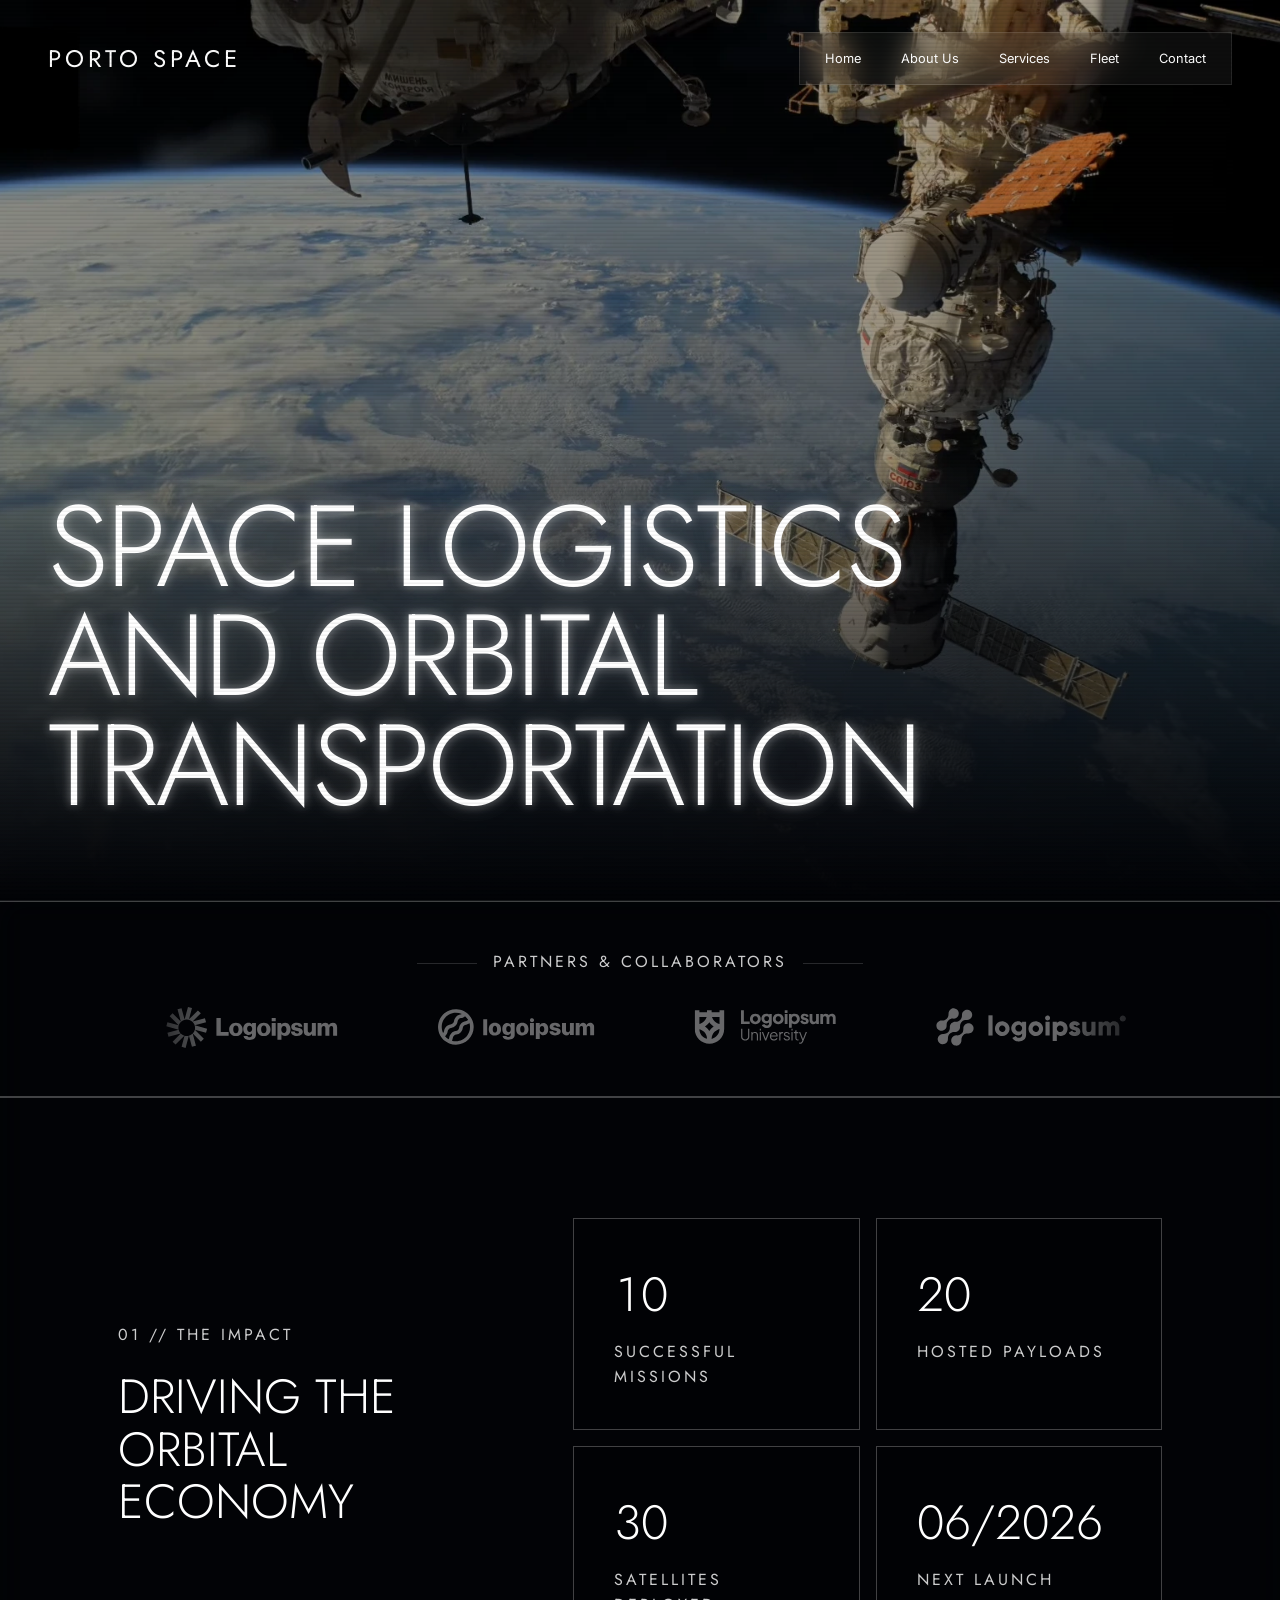
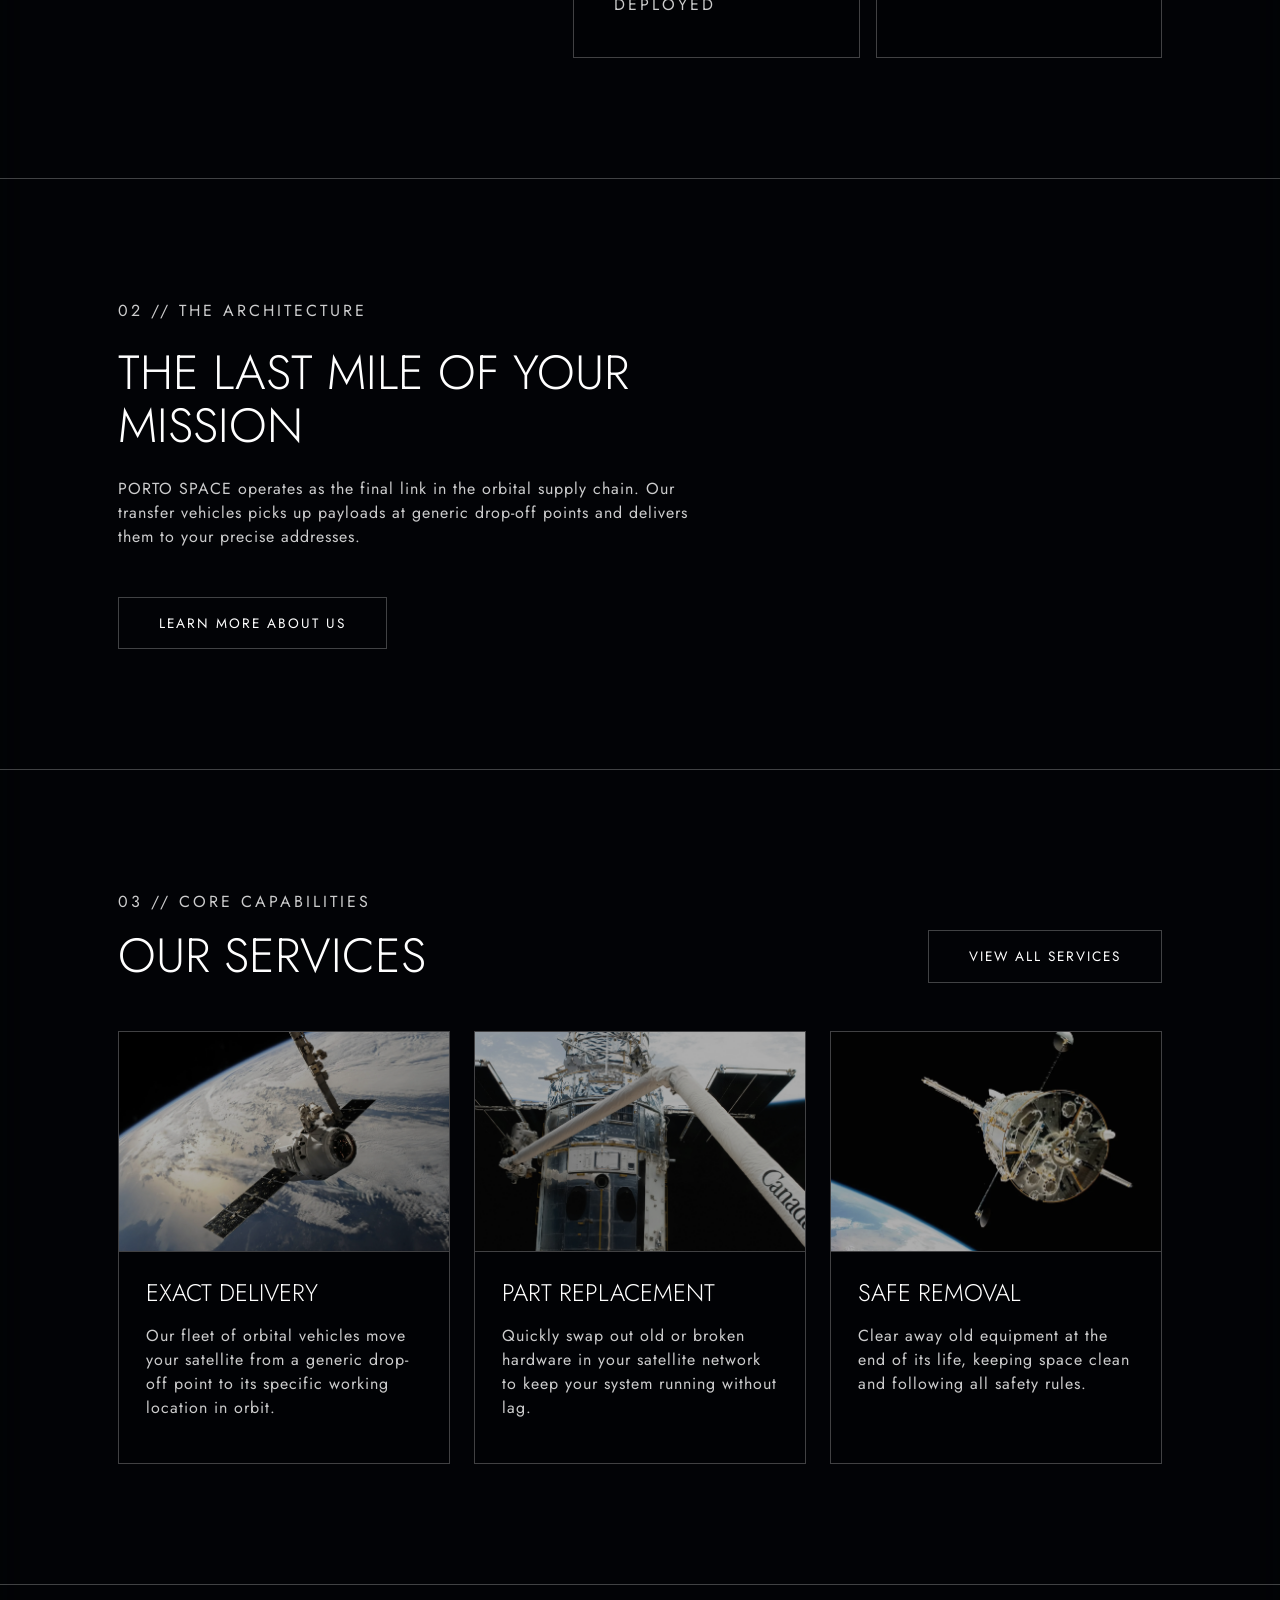
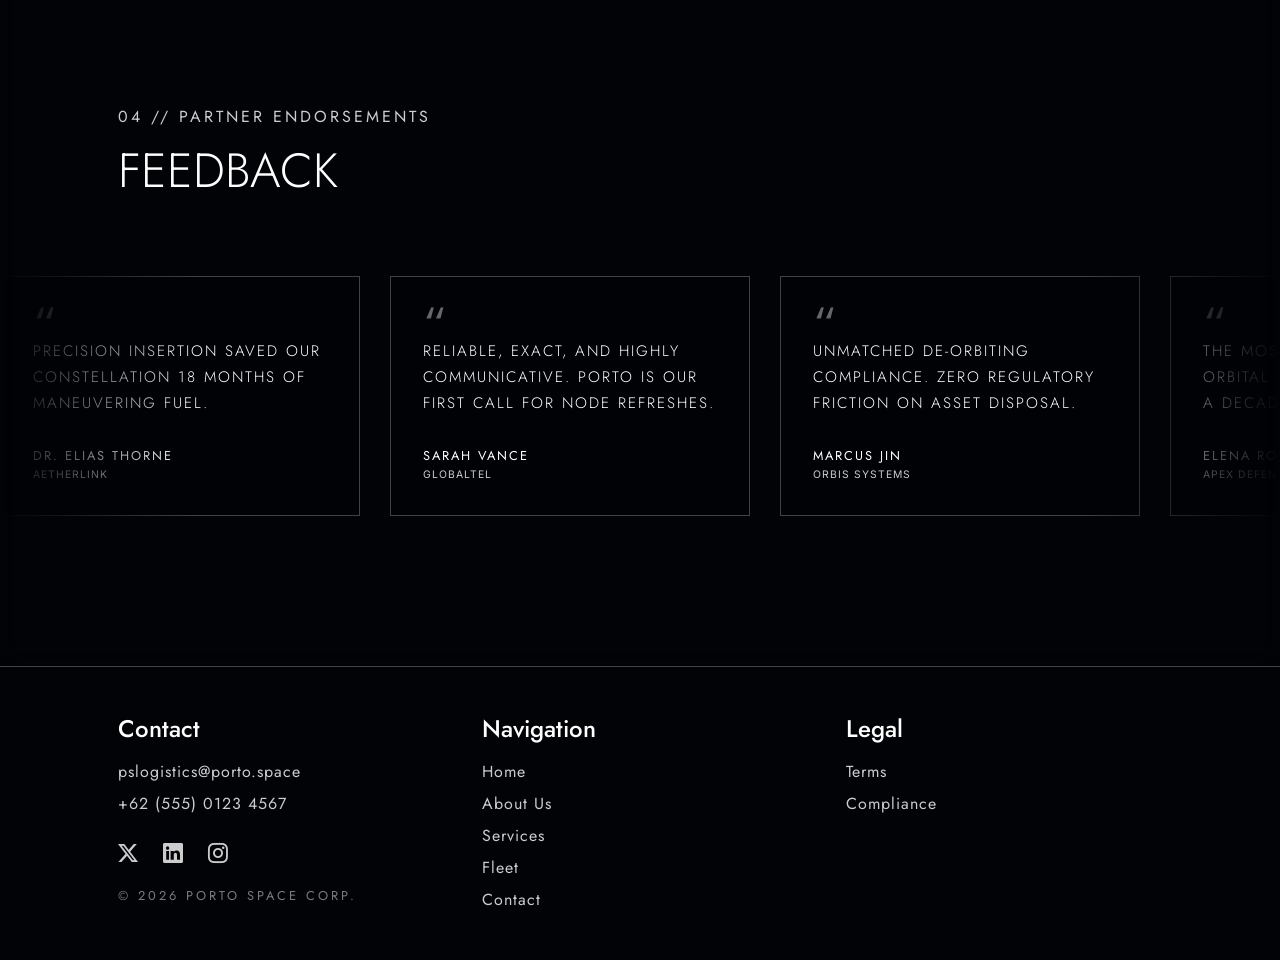
==== index.html @ 4dcdd5e8 "Add files via upload" ====
<!DOCTYPE html>
<html lang="en">
<head>
    <meta charset="UTF-8">
    <meta name="viewport" content="width=device-width, initial-scale=1.0">
    <title>PORTO SPACE | Space Logistics & Orbital Transportation</title>
    
    <!-- Bootstrap 5 -->
    <link href="https://cdn.jsdelivr.net/npm/bootstrap@5.3.0/dist/css/bootstrap.min.css" rel="stylesheet">
    <!-- Bootstrap Icons Link -->
    <link rel="stylesheet" href="https://cdn.jsdelivr.net/npm/bootstrap-icons@1.11.3/font/bootstrap-icons.min.css">

    <!-- Fonts -->
    <link rel="preconnect" href="https://fonts.googleapis.com">
    <link rel="preconnect" href="https://fonts.gstatic.com" crossorigin>
    <link href="https://fonts.googleapis.com/css2?family=Jost:wght@200;300;400;500&family=Inter:wght@300;400;500&display=swap" rel="stylesheet">

    <!-- Custom CSS -->
    <link rel="stylesheet" href="style.css">
    
    <!-- Custom JS -->
    <script src="main.js" defer></script>
</head>
<body>

    <!-- Overlays -->
    <div class="scanline-overlay" aria-hidden="true"></div>

    <!-- 1. NAVIGATION -->
    <nav class="custom-navbar">
        <a href="index.html" class="logo">PORTO SPACE</a>

        <input type="checkbox" id="menu-toggle">
        <label for="menu-toggle" class="menu-icon" aria-label="Toggle navigation">
            <span></span><span></span><span></span>
        </label>

        <div class="nav-links">
            <a href="index.html">Home</a>
            <a href="about.html">About Us</a>
            <a href="services.html">Services</a>
            <a href="fleet.html">Fleet</a>
            <a href="contact.html">Contact</a>
        </div>
    </nav>

    <!-- 2. HERO -->
    <header class="hero">
        <video autoplay loop muted playsinline preload="metadata" poster="assets/bg/index-bg-poster.webp" class="hero-video">
            <source src="assets/bg/index-bg.webm" type="video/webm">
            Your browser does not support HTML5 video.
        </video>
        <div class="hero-overlay"></div>
        <div class="container-fluid px-4 px-md-5">
            <div class="row">
                <div class="col-xl-10">
                    <h1 class="hero-title">SPACE LOGISTICS AND ORBITAL TRANSPORTATION</h1>
                </div>
            </div>
        </div>
    </header>

    <main>
        <!-- 3. PARTNERS MARQUEE -->
        <section class="marquee-section">
            <div class="container px-4 px-md-5">
                <p class="label-text marquee-label">Partners &amp; collaborators</p>
                <div class="marquee-track">
                    <div class="marquee-inner">
                        <!-- SET A -->
                        <div class="marquee-item"><img src="assets/logo/logo-ipsum-1.svg" alt="Partner"></div>
                        <div class="marquee-item"><img src="assets/logo/logo-ipsum-2.svg" alt="Partner"></div>
                        <div class="marquee-item"><img src="assets/logo/logo-ipsum-3.svg" alt="Partner"></div>
                        <div class="marquee-item"><img src="assets/logo/logo-ipsum-4.svg" alt="Partner"></div>
                        <div class="marquee-item"><img src="assets/logo/logo-ipsum-5.svg" alt="Partner"></div> 
                        <!-- SET B (Duplicate for seamless loop) -->
                        <div class="marquee-item" aria-hidden="true"><img src="assets/logo/logo-ipsum-1.svg" alt="Partner"></div>
                        <div class="marquee-item" aria-hidden="true"><img src="assets/logo/logo-ipsum-2.svg" alt="Partner"></div>
                        <div class="marquee-item" aria-hidden="true"><img src="assets/logo/logo-ipsum-3.svg" alt="Partner"></div>
                        <div class="marquee-item" aria-hidden="true"><img src="assets/logo/logo-ipsum-4.svg" alt="Partner"></div>
                        <div class="marquee-item" aria-hidden="true"><img src="assets/logo/logo-ipsum-5.svg" alt="Partner"></div>
                    </div>
                </div>
            </div>
        </section>

        <!-- 4. IMPACT DASHBOARD -->
        <section id="impact" class="section-padding border-top-thin">
            <div class="container px-4 px-md-5">
                <div class="row align-items-center g-5">
                    <div class="col-lg-5">
                        <span class="label-text d-block mb-4">01 // The Impact</span>
                        <h2 class="mb-4">Driving the <br>Orbital Economy</h2>
                    </div>
                    <div class="col-lg-7">
                        <div class="row g-3">
                            <div class="col-6">
                                <div class="metric-card">
                                    <span class="metric-value counter" data-target="22">0</span>
                                    <span class="label-text">Successful Missions</span>
                                </div>
                            </div>
                            <div class="col-6">
                                <div class="metric-card">
                                    <span class="metric-value counter" data-target="79">0</span>
                                    <span class="label-text">Hosted Payloads</span>
                                </div>
                            </div>
                            <div class="col-6">
                                <div class="metric-card">
                                    <span class="metric-value counter" data-target="141">0</span>
                                    <span class="label-text">Satellites Deployed</span>
                                </div>
                            </div>
                            <div class="col-6">
                                <div class="metric-card">
                                    <span class="metric-value">06/2026</span>
                                    <span class="label-text">Next Launch</span>
                                </div>
                            </div>
                        </div>
                    </div>
                </div>
            </div>
        </section>

        <!-- 5. ABOUT SUMMARY -->
        <section id="about" class="section-padding border-top-thin">
            <div class="container px-4 px-md-5">
                <div class="row">
                    <div class="col-lg-7">
                        <span class="label-text d-block mb-4">02 // The Architecture</span>
                        <h2 class="mb-4">THE LAST MILE OF YOUR MISSION</h2>
                        <p class="muted-text mb-5">
                            PORTO SPACE operates as the final link in the orbital supply chain. Our transfer vehicles picks up payloads at generic drop-off points and delivers them to your precise addresses.
                        </p>
                        <a href="about.html" class="btn-sleek">Learn More About Us</a>
                    </div>
                </div>
            </div>
        </section>

       <!-- 6. SERVICES SUMMARY -->
        <section id="services" class="section-padding border-top-thin">
            <div class="container px-4 px-md-5">
                <div class="d-flex flex-column flex-md-row justify-content-between align-items-md-end mb-5">
                    <div>
                        <span class="label-text d-block mb-3">03 // Core Capabilities</span>
                        <h2 class="mb-0">Our Services</h2>
                    </div>
                    <a href="services.html" class="btn-sleek mt-4 mt-md-0">View All Services</a>
                </div>

                <div class="row g-4">
                    <!-- Card 1 -->
                    <div class="col-12 col-lg-4">
                        <div class="glass-panel service-card">
                            <div class="service-image-container">
                                <img src="assets/services/services-1.webp" alt="EXACT DELIVERY" loading="lazy">
                            </div>
                            <!-- New Wrapper for Padding -->
                            <div class="service-card-content">
                                <h4 class="mb-3">EXACT DELIVERY</h4>
                                <p class="muted-text">Our fleet of orbital vehicles move your satellite from a generic drop-off point to its specific working location in orbit.</p>
                            </div>
                        </div>
                    </div>

                    <!-- Card 2 -->
                    <div class="col-12 col-lg-4">
                        <div class="glass-panel service-card">
                            <div class="service-image-container">
                                <img src="assets/services/services-2.webp" alt="PART REPLACEMENT" loading="lazy">
                            </div>
                            <!-- New Wrapper for Padding -->
                            <div class="service-card-content">
                                <h4 class="mb-3">PART REPLACEMENT</h4>
                                <p class="muted-text">Quickly swap out old or broken hardware in your satellite network to keep your system running without lag.</p>
                            </div>
                        </div>
                    </div>

                    <!-- Card 3 -->
                    <div class="col-12 col-lg-4">
                        <div class="glass-panel service-card">
                            <div class="service-image-container">
                                <img src="assets/services/services-3.webp" alt="SAFE REMOVAL" loading="lazy">
                            </div>
                            <!-- New Wrapper for Padding -->
                            <div class="service-card-content">
                                <h4 class="mb-3">SAFE REMOVAL</h4>
                                <p class="muted-text">Clear away old equipment at the end of its life, keeping space clean and following all safety rules.</p>
                            </div>
                        </div>
                    </div>
                </div>
            </div>
        </section>

        <!-- 7. TESTIMONIALS (SEAMLESS STREAM) -->
        <section id="testimonials" class="section-padding border-top-thin">
            <div class="container px-4 px-md-5 mb-5">
                <span class="label-text d-block mb-3">04 // Partner Endorsements</span>
                <h2>FEEDBACK</h2>
            </div>
            <div class="testimonial-track">
                <div class="testimonial-inner">

                    <!-- ── SET A (5 Unique Items) ── -->
                    <div class="testimonial-card">
                        <p class="testimonial-text">Precision insertion saved our constellation 18 months of maneuvering fuel.</p>
                        <h6 class="testimonial-author">Dr. Elias Thorne</h6>
                        <span class="testimonial-company">AetherLink</span>
                    </div>
                    <div class="testimonial-card">
                        <p class="testimonial-text">Reliable, exact, and highly communicative. PORTO is our first call for node refreshes.</p>
                        <h6 class="testimonial-author">Sarah Vance</h6>
                        <span class="testimonial-company">GlobalTel</span>
                    </div>
                    <div class="testimonial-card">
                        <p class="testimonial-text">Unmatched de-orbiting compliance. Zero regulatory friction on asset disposal.</p>
                        <h6 class="testimonial-author">Marcus Jin</h6>
                        <span class="testimonial-company">Orbis Systems</span>
                    </div>
                    <div class="testimonial-card">
                        <p class="testimonial-text">The most reliable last-mile orbital courier we've used in a decade.</p>
                        <h6 class="testimonial-author">Elena Rostova</h6>
                        <span class="testimonial-company">Apex Defense</span>
                    </div>
                    <div class="testimonial-card">
                        <p class="testimonial-text">The telemetry data provided during transit was flawlessly accurate.</p>
                        <h6 class="testimonial-author">James Wu</h6>
                        <span class="testimonial-company">NimbusSat</span>
                    </div>

                    <!-- ── SET B (Exact Duplicate of Set A) ── -->
                    <div class="testimonial-card">
                        <p class="testimonial-text">Precision insertion saved our constellation 18 months of maneuvering fuel.</p>
                        <h6 class="testimonial-author">Dr. Elias Thorne</h6>
                        <span class="testimonial-company">AetherLink</span>
                    </div>
                    <div class="testimonial-card">
                        <p class="testimonial-text">Reliable, exact, and highly communicative. PORTO is our first call for node refreshes.</p>
                        <h6 class="testimonial-author">Sarah Vance</h6>
                        <span class="testimonial-company">GlobalTel</span>
                    </div>
                    <div class="testimonial-card">
                        <p class="testimonial-text">Unmatched de-orbiting compliance. Zero regulatory friction on asset disposal.</p>
                        <h6 class="testimonial-author">Marcus Jin</h6>
                        <span class="testimonial-company">Orbis Systems</span>
                    </div>
                    <div class="testimonial-card">
                        <p class="testimonial-text">The most reliable last-mile orbital courier we've used in a decade.</p>
                        <h6 class="testimonial-author">Elena Rostova</h6>
                        <span class="testimonial-company">Apex Defense</span>
                    </div>
                    <div class="testimonial-card">
                        <p class="testimonial-text">The telemetry data provided during transit was flawlessly accurate.</p>
                        <h6 class="testimonial-author">James Wu</h6>
                        <span class="testimonial-company">NimbusSat</span>
                    </div>
                </div>
            </div>
        </section>
    </main>

    <div id="footer-container"></div>
</body>
</html>
---- style.css ----
:root {
    --bg-dark: #020306;
    --text-main: #ffffff;
    --text-muted: rgba(255, 255, 255, 0.8);
    --border-thin: rgba(255, 255, 255, 0.25);
    --glass-bg: rgba(255, 255, 255, 0.05);
    --accent-status-green: #5cb85c;
    --accent-status-amber: #c49a6c;
}

.muted-text {
    color: var(--text-muted) !important;
    font-family: 'Jost', sans-serif;
    font-size: 1rem;
    line-height: 1.5;
    letter-spacing: 1px;
    font-weight: 400;
}

.footer-heading {
    text-transform: none !important;
    font-weight: 500;
}

html { scroll-behavior: smooth; }

body {
    background-color: var(--bg-dark);
    color: var(--text-main);
    font-family: 'Inter', sans-serif;
    -webkit-font-smoothing: antialiased;
    margin: 0;
    overflow-x: hidden;
}

/* === SCANLINE OVERLAYS === */
.scanline-overlay {
    position: fixed;
    inset: 0;
    pointer-events: none;
    z-index: 9998;
    background: repeating-linear-gradient(
        to bottom,
        transparent 0px,
        transparent 2px,
        rgba(0, 0, 0, 0.06) 3px,
        rgba(0, 0, 0, 0.06) 4px
    );
}


main {
    backdrop-filter: blur(15px);
    -webkit-backdrop-filter: blur(15px);
    border-top: 1px solid rgba(255, 255, 255, 0.08);
    border-bottom: 1px solid rgba(255, 255, 255, 0.25);
    position: relative;
    z-index: 2;
}

h1, h2, h3, h4, .cinematic-text {
    font-family: 'Jost', sans-serif;
    font-weight: 300;
    text-transform: uppercase;
}

h2 {
    font-size: clamp(2rem, 4vw, 3rem); 
    line-height: 1.1;
    margin-bottom: 1.5rem;
}

#menu-toggle { display: none; }

.custom-navbar {
    padding: 2rem 3rem;
    width: 100%;
    display: flex;
    justify-content: space-between;
    align-items: center;
    position: fixed;
    top: 0; left: 0; z-index: 1000;
    transition:
        backdrop-filter 0.5s ease,
        -webkit-backdrop-filter 0.5s ease,
        background 0.5s ease,
        padding 0.5s ease,
        mask-image 0.5s ease,
        -webkit-mask-image 0.5s ease;
    background: transparent;
    backdrop-filter: none;
    -webkit-backdrop-filter: none;
    isolation: isolate;
}

.custom-navbar.scrolled {
    padding: 1.5rem 3rem;
    backdrop-filter: blur(15px);
    -webkit-backdrop-filter: blur(15px);
    -webkit-mask-image: linear-gradient(to bottom, black 60%, black 85%, transparent 100%);
    mask-image: linear-gradient(to bottom, black 60%, black 85%, transparent 100%);
}

.logo {
    font-family: 'Jost', sans-serif;
    font-size: 1.5rem;
    letter-spacing: 4px;
    color: var(--text-main);
    text-decoration: none;
    z-index: 1100;
}

.nav-links {
    background: rgba(255, 255, 255, 0.05);
    backdrop-filter: blur(15px);
    -webkit-backdrop-filter: blur(15px);
    transform: translateZ(0);
    border: 1px solid rgba(255, 255, 255, 0.1);
    padding: 8px 10px;
    display: flex;
    gap: 10px;
    position: relative;
    z-index: 1100;
    transition: background 0.4s ease;
}

.nav-links a {
    color: var(--text-main);
    text-decoration: none;
    font-size: 0.8rem;
    font-weight: 400; 
    padding: 8px 15px;
    display: inline-block; 
    
    /* Ensure color and background both animate smoothly */
    transition: background 0.3s ease, color 0.3s ease, transform 0.4s cubic-bezier(0.175, 0.885, 0.32, 1.275);
}

.nav-links a:hover, .nav-links a.nav-active:hover { 
    background: white;    
    color: black;        
    transform: scale(1.1); 
    text-decoration: none; 
}

.nav-links a.nav-active {
    color: white;
    font-weight: 500;
}


.menu-icon {
    display: none;
    width: 30px; height: 20px;
    flex-direction: column; justify-content: space-between;
    cursor: pointer; z-index: 9999;
}
.menu-icon span { height: 1px; width: 100%; background: white; transition: 0.3s; }


/* === HERO === */
.hero {
    position: relative;
    height: 100vh;
    display: flex;
    align-items: flex-end;
    padding-bottom: 8vh;
    overflow: hidden;
}

.hero-video {
    position: fixed;
    top: 0; left: 0;
    width: 100%; height: 100%;
    object-fit: cover;
    z-index: -2;
    filter: brightness(0.7);
}

.hero-overlay {
    position: fixed;
    top: 0; left: 0; width: 100%; height: 100%;
    background: linear-gradient(to bottom, rgba(2,3,6,0) 0%, rgba(2,3,6,0) 50%, var(--bg-dark) 100%);
    z-index: -1;
}

.hero-title {
    font-size: clamp(3.5rem, 9vw, 8rem);
    line-height: 0.95;
    letter-spacing: -2px;
    color: #ffffff;
    
    text-shadow: 
        0 0 10px rgba(255, 255, 255, 0.4),
        0 0 20px rgba(255, 255, 255, 0.2),
        0 0 40px rgba(255, 255, 255, 0.1);
}

/* === SECTIONS === */
.section-padding { padding: 120px 0; }
.label-text {
    font-family: 'Jost', sans-serif;
    font-size: 1rem;
    letter-spacing: 3px;
    color: var(--text-muted);
    text-transform: uppercase;
}
.border-top-thin { border-top: 1px solid var(--border-thin); }

.glass-panel {
    background-color: rgba(0, 0, 0, 0.15);
    border: 1px solid var(--border-thin);
    padding: 3rem 2rem;
    transition: background 0.4s;
}
.glass-panel:hover { background: var(--glass-bg); }

/* === TABLE === */
.table-custom {
    color: white;
    width: 100%;
    border-collapse: collapse;
    margin-top: 2rem;
}
.table-custom th {
    color: var(--text-muted);
    font-family: 'Jost', sans-serif;
    font-weight: 300;
    font-size: 0.8rem;
    padding: 15px 10px;
    border-bottom: 1px solid var(--border-thin);
    text-align: left;
}
.table-custom td {
    padding: 20px 10px;
    border-bottom: 1px solid rgba(255,255,255,0.05);
    font-weight: 300;
    font-size: 0.9rem;
}

.status-badge {
    letter-spacing: 1px;
    font-size: 0.8rem;
}
.status--transit  { color: var(--accent-status-green); }
.status--docked   { color: var(--accent-status-amber); }
.status--pending  { color: var(--text-muted); }

/* === FORM === */
.glass-input {
    background: transparent;
    border: none;
    border-bottom: 1px solid var(--border-thin);
    color: white;
    padding: 15px 0;
    width: 100%;
    margin-bottom: 20px;
    transition: border-bottom-color 0.3s;
}
.glass-input:focus { outline: none; border-bottom-color: white; }
.glass-input::placeholder { color: rgba(255, 255, 255, 0.3); }

.btn-sleek {
    display: inline-block; 
    text-decoration: none; 
    background: transparent;
    color: white;
    border: 1px solid var(--border-thin);
    padding: 15px 40px;
    font-family: 'Jost', sans-serif;
    text-transform: uppercase;
    letter-spacing: 2px;
    cursor: pointer;
    transition: background 0.4s, color 0.4s, transform 0.3s ease;
    width: auto; 
    font-size: 0.85rem;
}

.btn-sleek:hover { 
    background: white; 
    color: black; 
    text-decoration: none; 
    transform: scale(1.05); 
}

/* === PARTNERS MARQUEE === */
.marquee-section {
    padding: 48px 0;
    border-top: 1px solid var(--border-thin);
    border-bottom: 1px solid var(--border-thin);
    overflow: hidden;
}

.marquee-label {
    text-align: center;
    margin-bottom: 32px;
}

.marquee-label::before,
.marquee-label::after {
    content: '';
    display: inline-block;
    width: 60px;
    height: 1px;
    background: rgba(255,255,255,0.15);
    vertical-align: middle;
    margin: 0 16px;
}

.marquee-track {
    overflow: hidden;
    -webkit-mask-image: linear-gradient(to right, transparent 0%, black 10%, black 90%, transparent 100%);
    mask-image: linear-gradient(to right, transparent 0%, black 10%, black 90%, transparent 100%);
}

.marquee-inner {
    display: flex;
    width: max-content;
    animation: marquee-scroll 40s linear infinite; /* Slowed down for larger logos */
}

.marquee-track:hover .marquee-inner {
    animation-play-state: paused;
}

@keyframes marquee-scroll {
    from { transform: translateX(0); }
    to   { transform: translateX(-50%); }
}

.marquee-item {
    display: flex;
    align-items: center;
    gap: 10px;
    padding: 0 48px;
    white-space: nowrap;
    opacity: 0.4;
    transition: opacity 0.3s ease, transform 0.4s cubic-bezier(0.175, 0.885, 0.32, 1.275);
    cursor: default;
}

.marquee-track:hover .marquee-item { 
    opacity: 0.2; 
    transform: scale(0.95);
}

.marquee-track:hover .marquee-item:hover {
    opacity: 1;
    transform: scale(1.05);
    z-index: 2;
}

.marquee-item img {
    height: 42px;
    width: auto;
    flex-shrink: 0;
    filter: brightness(0) invert(1);
}

 /* Metric Grid Styling */
.metric-card {
    background: rgba(0, 0, 0, 0.15);
    border: 1px solid var(--border-thin);
    padding: 2.5rem;
    height: 100%;
    transition: all 0.4s cubic-bezier(0.175, 0.885, 0.32, 1.275);
}

.metric-card:hover {
    background: rgba(255, 255, 255, 0.06);
    border-color: rgba(255, 255, 255, 0.4);
    transform: translateY(-5px);
    box-shadow: 0 20px 40px rgba(0,0,0,0.6);
}

.metric-value {
    font-family: 'Jost', sans-serif;
    font-size: 3rem;
    font-weight: 300;
    display: block;
    margin-bottom: 0.5rem;
    font-variant-numeric: tabular-nums;
}

/* about.html */
.opacity-50 { opacity: 0.5; }
.fs-8rem { font-size: 0.8rem; }
.text-justified { text-align: justify; }
.text-white-important { color: white !important; font-size: 1.1rem; }
.label-fs-8rem { font-size: 0.8rem; }
.border-divider { border-top: 1px solid var(--border-thin); margin-bottom: 2.5rem; }
.brightness-60 { filter: brightness(0.6); }
.brightness-70 { filter: brightness(0.7); }
.bg-transparent { background: transparent !important; }
.letter-spacing-2 { letter-spacing: 2px; }
.fs-65rem { font-size: 0.65rem; }
.fs-9rem { font-size: 0.9rem; }
.fs-11rem { font-size: 1.1rem; }

.fleet-category {
    color: var(--accent-status-amber);
    font-size: 0.7rem;
}

/* === TESTIMONIALS === */
.testimonial-track {
    overflow: hidden;
    padding: 30px 0;
    -webkit-mask-image: linear-gradient(to right, transparent, black 15%, black 85%, transparent);
    mask-image: linear-gradient(to right, transparent, black 15%, black 85%, transparent);
}

.testimonial-inner {
    display: flex;
    width: max-content;
    animation: testimonial-slide 30s linear infinite; /* Slightly slower for readability */
}

@keyframes testimonial-slide {
    0% { transform: translateX(0); }
    100% { transform: translateX(-50%); }
}

.testimonial-card {
    width: 360px; 
    height: 240px; 
    margin-right: 30px; 
    padding: 2rem; 
    display: flex;
    flex-direction: column;
    justify-content: space-between; /* This pushes the author to the bottom */
    background: rgba(0, 0, 0, 0.15);
    border: 1px solid var(--border-thin);
    flex-shrink: 0;
    transition: all 0.4s ease;
}

.testimonial-card:hover {
    background: rgba(255, 255, 255, 0.07);
    border-color: rgba(255, 255, 255, 0.3);
    box-shadow: 0 10px 30px rgba(0,0,0,0.6);
    transform: translateY(-10px) scale(1.02);
}

/* Quote Icon - Perfectly aligned top-left */
.testimonial-card::before {
    content: "“";
    font-family: 'Jost', sans-serif;
    font-size: 3rem;
    color: rgba(255, 255, 255, 0.4);
    line-height: 0;
    display: block;
    margin-top: 1rem; /* Adjusts icon visual baseline */
    margin-bottom: 0.9rem;
}

.testimonial-text {
    font-size: 0.95rem;
    line-height: 1.7;
    font-family: Jost, sans-serif;
    letter-spacing: 2px;
    text-transform: uppercase;
    color: var(--text-main);
    font-weight: 300;
    margin: 0; 
    flex-grow: 1; 
}

.testimonial-author-block {
    margin-top: auto; 
}

.testimonial-author {
    font-family: 'Jost';
    font-size: 0.8rem;
    letter-spacing: 2px;
    text-transform: uppercase;
    margin: 0 0 4px 0;
    font-weight: 400;
}

.testimonial-company {
    font-size: 0.65rem;
    color: var(--text-muted);
    letter-spacing: 1px;
    text-transform: uppercase;
    display: block;
}

.testimonial-track:hover .testimonial-inner {
    animation-play-state: paused;
}

/* Subpage Header */
.sub-hero {
    padding: 180px 0 80px;
    background: linear-gradient(to bottom, var(--glass-bg), var(--bg-dark));
    border-bottom: 1px solid var(--border-thin);
    position: relative;
    z-index: 2;
    overflow: hidden;
}

.sub-hero-title {
    font-size: clamp(2rem, 5vw, 4rem);
    letter-spacing: -1px;
    text-shadow: 
        0 0 10px rgba(255, 255, 255, 0.6),
        0 0 20px rgba(255, 255, 255, 0.3),
        0 0 40px rgba(255, 255, 255, 0.15);
}

.sub-hero-bg {
    position: fixed; 
    inset: 0;
    width: 100%;
    height: 100%;
    object-fit: cover;
    object-position: center;
    z-index: -1; /* was: 0 — needs to go behind everything */
    filter: brightness(0.4) grayscale(0.2);
}

.sub-hero .container {
    position: relative;
    z-index: 1;
}

/* Service Card - Always Visible Image Version */
.glass-panel.service-card {
    background-color: rgba(0, 0, 0, 0.15);
    transition: all 0.4s cubic-bezier(0.165, 0.84, 0.44, 1);
    display: flex;
    flex-direction: column;
    overflow: hidden;
    height: 100%;
    padding: 0; 
}

/* Image container is now always open */
.service-image-container {
    aspect-ratio: 3 / 2; 
    width: 100%;
    overflow: hidden;
    position: relative;
    border-bottom: 1px solid var(--border-thin);
}

.service-image-container img {
    width: 100%;
    height: 100%;
    object-fit: cover;
    filter: brightness(0.7) grayscale(0.3);
    transition: all 0.6s cubic-bezier(0.165, 0.84, 0.44, 1);
    transform: scale(1);
}

.service-card-content {
    padding: 1.7rem;
}

/* Hover Effects */
.glass-panel.service-card:hover {

    transform: translateY(-10px) scale(1.02); 
    border-color: rgba(255, 255, 255, 0.3);
    box-shadow: 0 20px 40px rgba(0,0,0,0.6);
}

.glass-panel.service-card:hover img {
    filter: brightness(1.05) grayscale(0);
    transform: scale(1.1); 
}

/* ============================================================
   TEAM DOSSIER STYLES (Single Image Efficiency)
   ============================================================ */
.team-grid {
    display: grid;
    grid-template-columns: repeat(auto-fit, minmax(220px, 1fr));
    gap: 1.5rem;
}

.team-card {
    background: rgba(0, 0, 0, 0.15);
    border: 1px solid var(--border-thin);
    transition: all 0.4s cubic-bezier(0.165, 0.84, 0.44, 1);
    display: flex;
    flex-direction: column;
    overflow: hidden;
}

.team-img-wrapper {
    aspect-ratio: 3 / 4;
    overflow: hidden;
    border-bottom: 1px solid var(--border-thin);
}

.team-img {
    width: 100%;
    height: 100%;
    object-fit: cover;
    object-position: top center;
    filter: grayscale(100%) brightness(0.7) contrast(1.1);
    transition: all 0.6s cubic-bezier(0.165, 0.84, 0.44, 1);
}

.team-info-box {
    padding: 1.5rem;
}

/* Hover Effects */
.team-card:hover {
    background: rgba(255, 255, 255, 0.05);
    border-color: rgba(255, 255, 255, 0.3);
    transform: translateY(-5px);
    box-shadow: 0 15px 30px rgba(0,0,0,0.5);
}

.team-card:hover .team-img {
    filter: grayscale(0%) brightness(1) contrast(1);
    transform: scale(1.05);
}


/* ============================================================
   TABLET RESPONSIVE FIXES (Approx 769px to 1200px)
   ============================================================ */
@media (max-width: 1200px) {
    #impact > .container > .row, 
#impact-about > .container > .row {  
    flex-direction: column ;
    text-align: center;
}
    
    #services .d-flex.justify-content-between {
        flex-direction: column ;
        align-items: center ;
        text-align: center;
        margin-bottom: 3rem ;
    }
    #services .btn-sleek { margin-top: 2rem ; }

    #impact .row .row {
        flex-direction: row ;
        justify-content: center;
    }

    #impact h2 {
        margin-top: 40px;
        font-size: 2.2rem ;
    }

    #impact .col-lg-5, #impact .col-lg-7 {
        width: 100%;
        max-width: 100%;
    }

    .team-grid { 
        grid-template-columns: repeat(3, 1fr); 
    }
}

/* ============================================================ 
   MOBILE RESPONSIVE FIXES (Combined 768px)
   ============================================================ */
@media (max-width: 768px) {
    .menu-icon { 
        display: flex; 
        z-index: 10000;
        position: relative;
    }
    
    .nav-links {
        position: fixed; 
        top: 0; 
        right: -100%;
        height: 100vh; 
        width: 100%; 
        background: rgba(2, 3, 6, 0.98) !important; 
        flex-direction: column; 
        justify-content: center; 
        align-items: center;
        border-radius: 0; 
        border-left: none; 
        transition: right 0.5s cubic-bezier(0.77, 0, 0.175, 1); 
        gap: 2rem;
        backdrop-filter: blur(20px) !important; 
        -webkit-backdrop-filter: blur(20px) !important;
        padding-top: 0 !important; 
        z-index: 9999;
    }

    .nav-links a { 
        font-size: 1.8rem !important; 
        font-family: 'Jost', sans-serif !important; 
        font-weight: 200 !important;
        letter-spacing: 4px !important;
        text-transform: uppercase;
        color: white !important;
        background: transparent !important; 
        transition: all 0.3s ease;
    }

    .nav-links a:hover, .nav-links a:active {
        color: var(--accent-status-amber) !important; 
        letter-spacing: 8px !important; 
        transform: scale(1) !important; 
    }

    #menu-toggle:checked ~ .nav-links { 
        right: 0; 
    }

    #menu-toggle:checked ~ .menu-icon span:nth-child(1) { 
        transform: translateY(10px) rotate(45deg); 
    }

    #menu-toggle:checked ~ .menu-icon span:nth-child(2) { 
        opacity: 0; 
    }

    #menu-toggle:checked ~ .menu-icon span:nth-child(3) { 
        transform: translateY(-10px) rotate(-45deg); 
    }

    .custom-navbar:has(#menu-toggle:checked) .logo {
        opacity: 0;
        transition: opacity 0.3s ease;
    }

    .nav-links::after {
        content: "STATUS: SECURE CONNECTION";
        position: absolute;
        bottom: 40px;
        font-family: 'Jost', sans-serif;
        font-size: 0.65rem;
        letter-spacing: 2px;
        color: var(--text-muted);
        opacity: 0.5;
    }

    /* 2. Glass Effect */
    main, .custom-navbar.scrolled {
        backdrop-filter: blur(8px); 
        -webkit-backdrop-filter: blur(8px);
        background: rgba(2, 3, 6, 0.4); 
    }

    .custom-navbar.scrolled {
        -webkit-mask-image: none;
        mask-image: none;
        padding: 1.5rem 1.5rem;
    }

    /* 3. Hero */
    .hero {
        height: 100vh; 
        min-height: -webkit-fill-available;
    }

    .hero-video {
        object-position: 65% center;
        height: 100%;
        position: fixed; 
        top: 0; 
        left: 0;
    }

    .hero-title {
        font-size: 2.7rem; 
        line-height: 1.1;
    }

    /* 4. Descriptions & Text */
    .muted-text, .service-card-content p {
        font-size: 0.8rem; 
        letter-spacing: 1px; 
        line-height: 1.5;
    }

    /* 5. Section Spacing & Buttons */
    .section-padding { padding: 60px 0; }
    
    .btn-sleek { 
        padding: 12px 25px; 
        font-size: 0.8rem;
        width: 100%; 
        text-align: center;
    }

    /* 6. Metric Cards */
    .metric-value { font-size: 1.6rem; }
    .metric-card { padding: 1.2rem; }

    /* 7. Testimonials */
    .testimonial-card {
        width: 280px; 
        height: auto; 
        margin-right: 10px;
        padding: 1.5rem;
    }

    .testimonial-text {
        font-size: 0.8rem;
        margin-bottom: 1.1rem;
        line-height: 1.5;
    }

    /* 8. Marquee Label */
    .marquee-label::before,
    .marquee-label::after {
        width: 30px;
        margin: 0 5px;
    }
    .marquee-label { font-size: 0.7rem; }

    /* 9. Navbar & Logo Base */
    .custom-navbar { padding: 1rem 1.5rem; }
    .logo { font-size: 1.1rem; }

    /* 10. Overlays */
    .scanline-overlay { display: none; }

    /* 11. Team Grid & Footer Alignments */
    .team-grid { grid-template-columns: repeat(2, 1fr); }
    footer .list-unstyled { gap: 5px !important; }
    footer .row { align-items: flex-start; }

    .service-visual {
        height: 250px !important; /* Shrinks it to a nice, manageable banner size */
        border-radius: 4px; /* Optional: adds a slight softening to the edges on mobile */
    }
}

@media (prefers-reduced-motion: reduce) {
    .marquee-inner, .testimonial-inner { animation: none; }
}

/* ============================================================
   SERVICES PAGE SPECIFIC CONTENT STYLES
   ============================================================ */
.service-visual {
    width: 100%;
    height: 550px;
    object-fit: cover;
    filter: grayscale(1) brightness(0.6);
    border: 1px solid rgba(255, 255, 255, 0.1);
    transition: 0.8s ease;
}
section:hover .service-visual { filter: grayscale(0.2) brightness(0.9); }
    /* --- TECHNICAL SPECS STYLING --- */
.spec-border { border-top: 1px solid rgba(255, 255, 255, 0.15); }
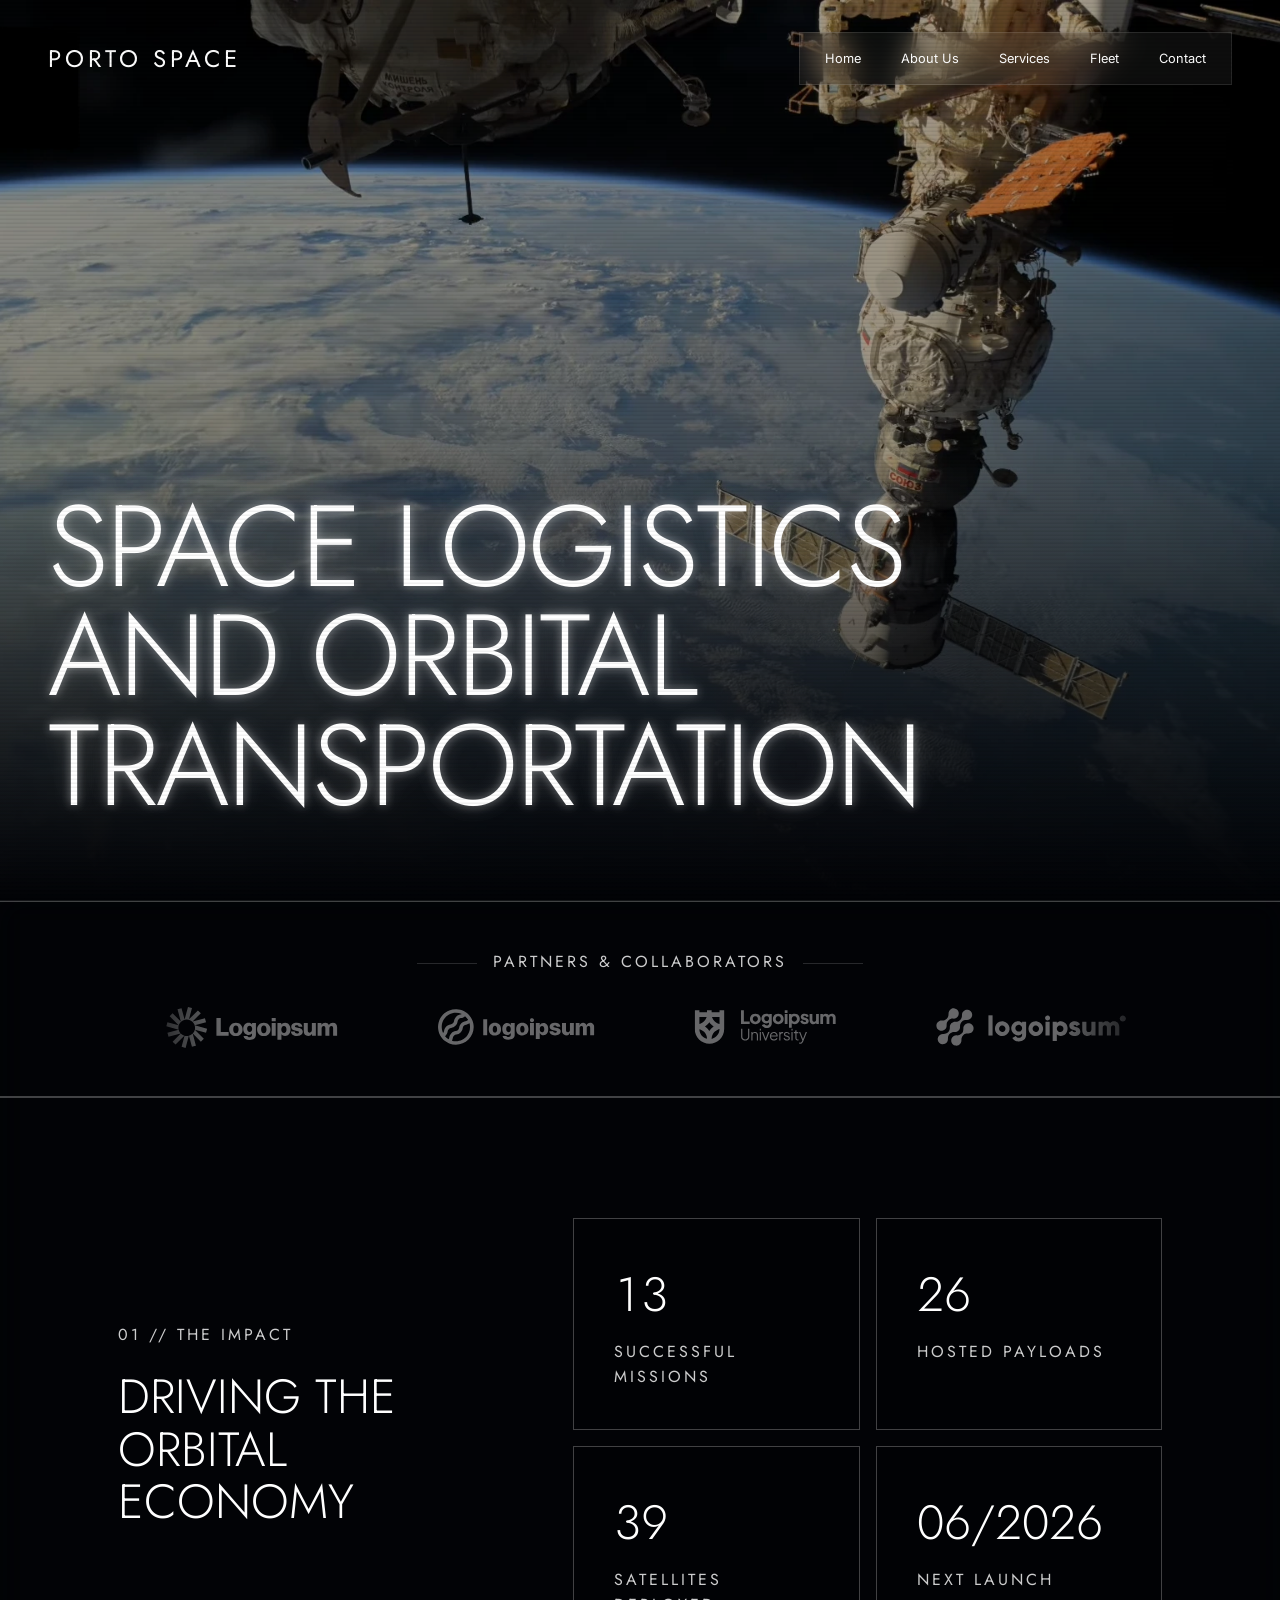
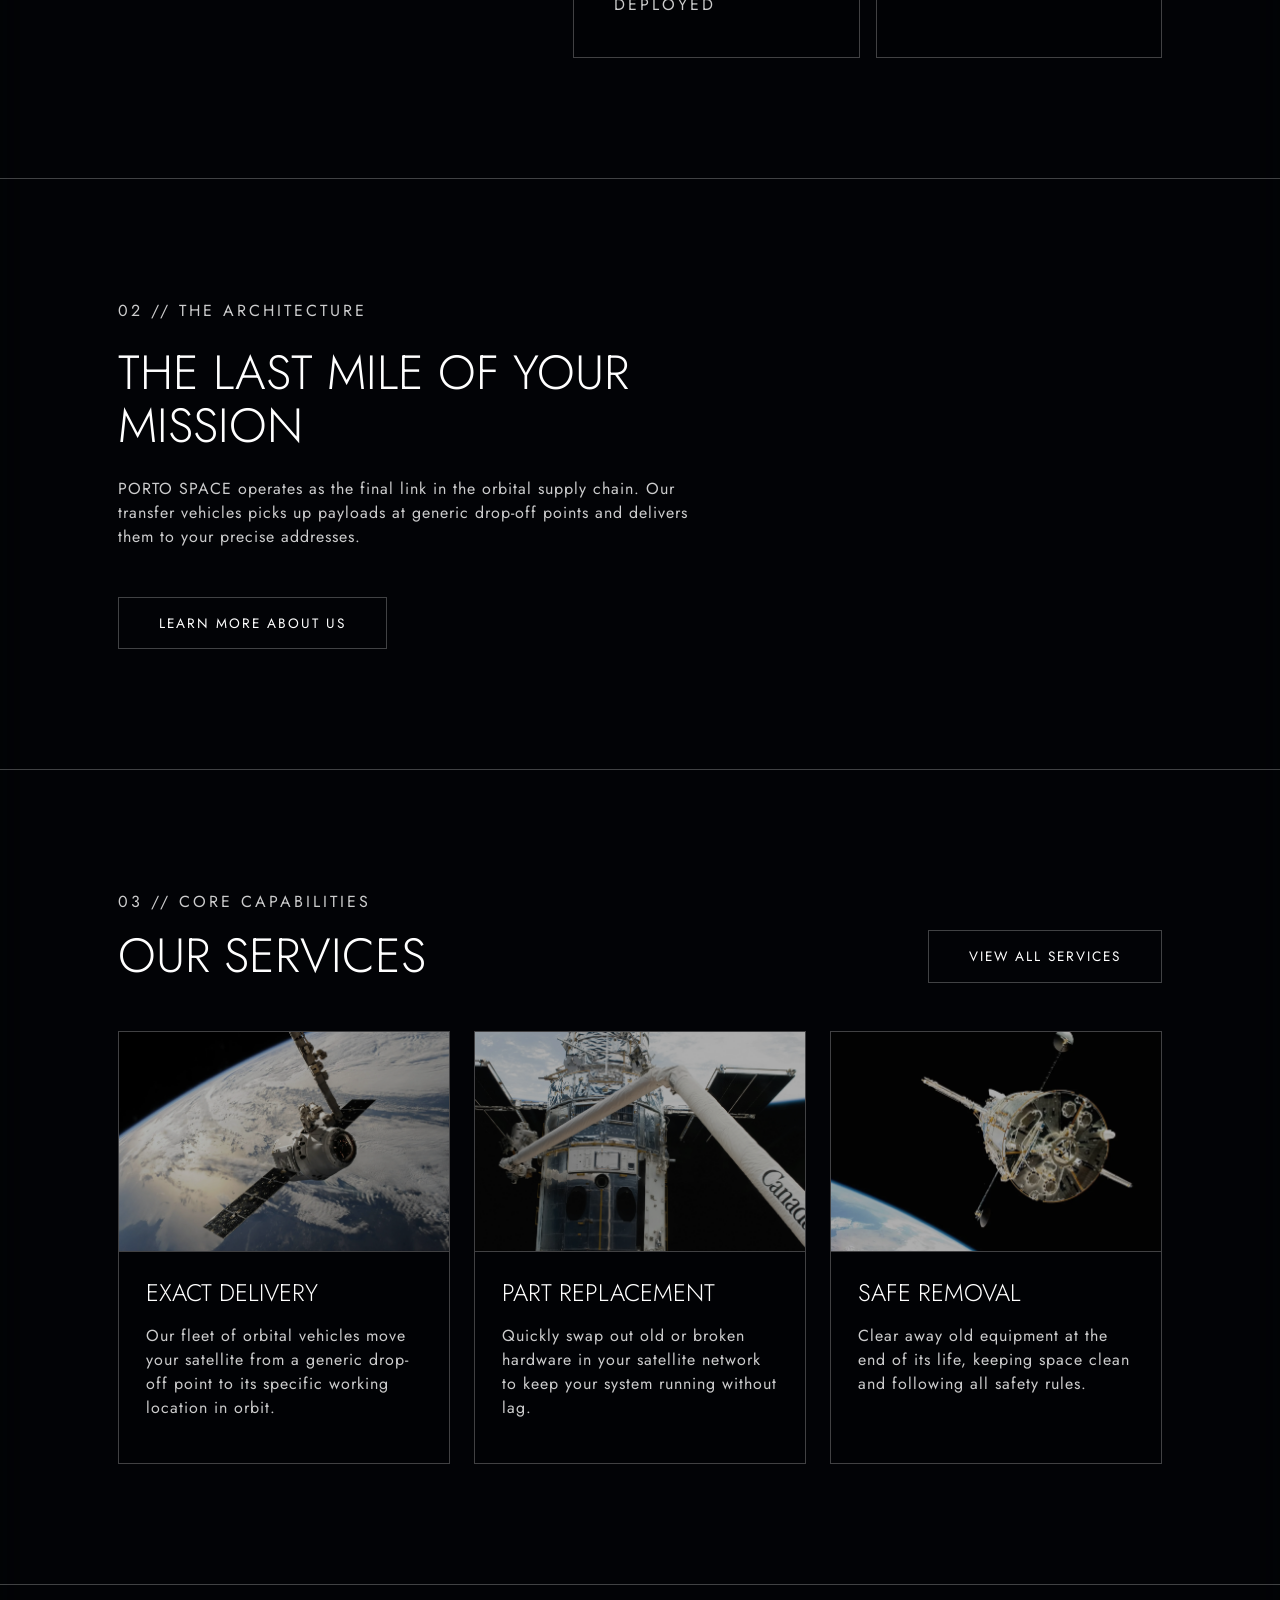
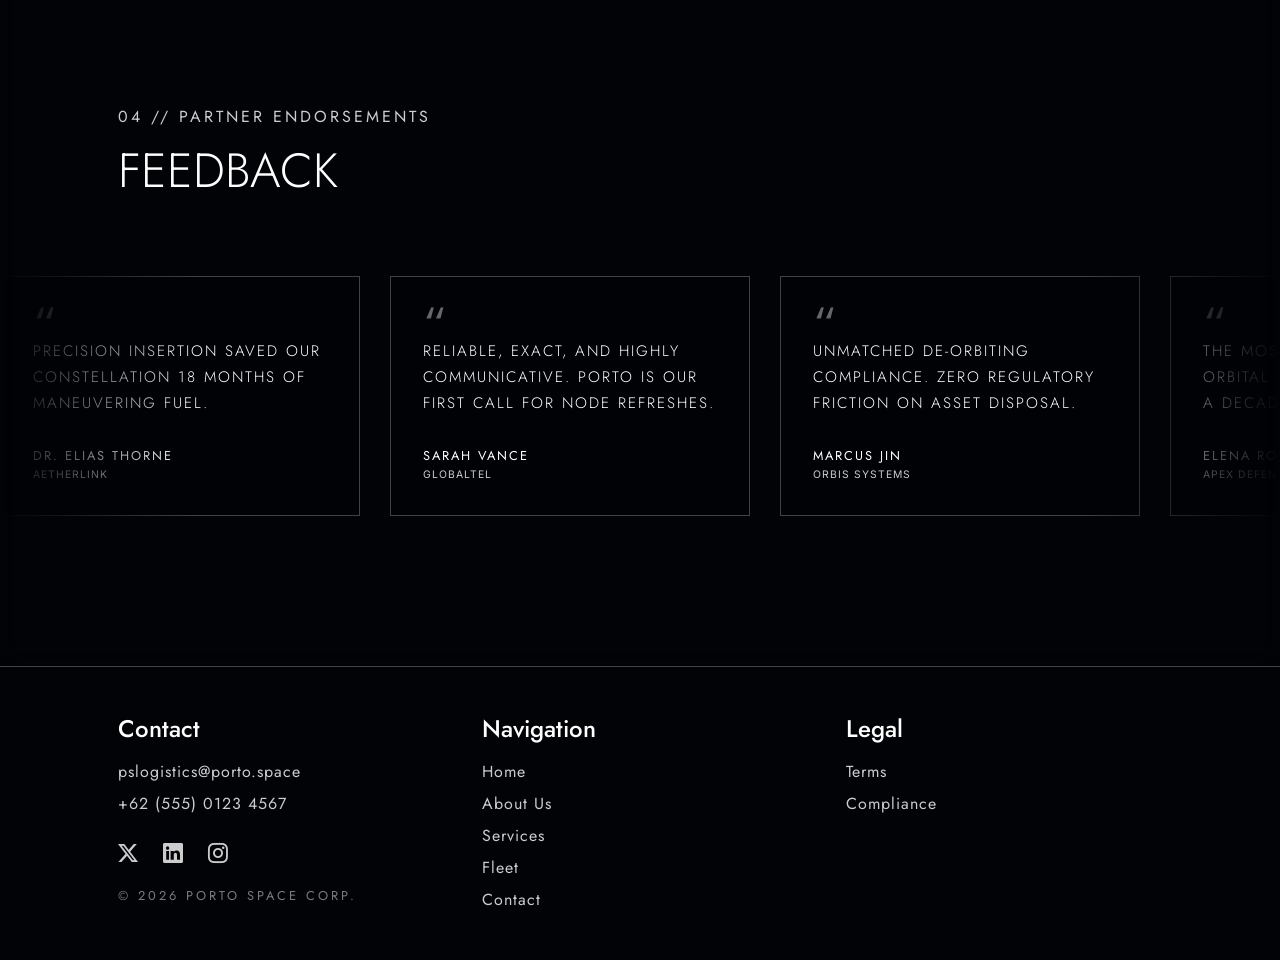
==== commit d5d9ea55: "Install Vercel Web Analytics # Vercel Web Analytics Implementation  Successfully implemented Vercel " ====
--- a/index.html
+++ b/index.html
@@ -20,6 +20,9 @@
     
     <!-- Custom JS -->
     <script src="main.js" defer></script>
+    
+    <!-- Vercel Web Analytics -->
+    <script defer src="https://cdn.vercel-insights.com/v1/script.js"></script>
 </head>
 <body>
 
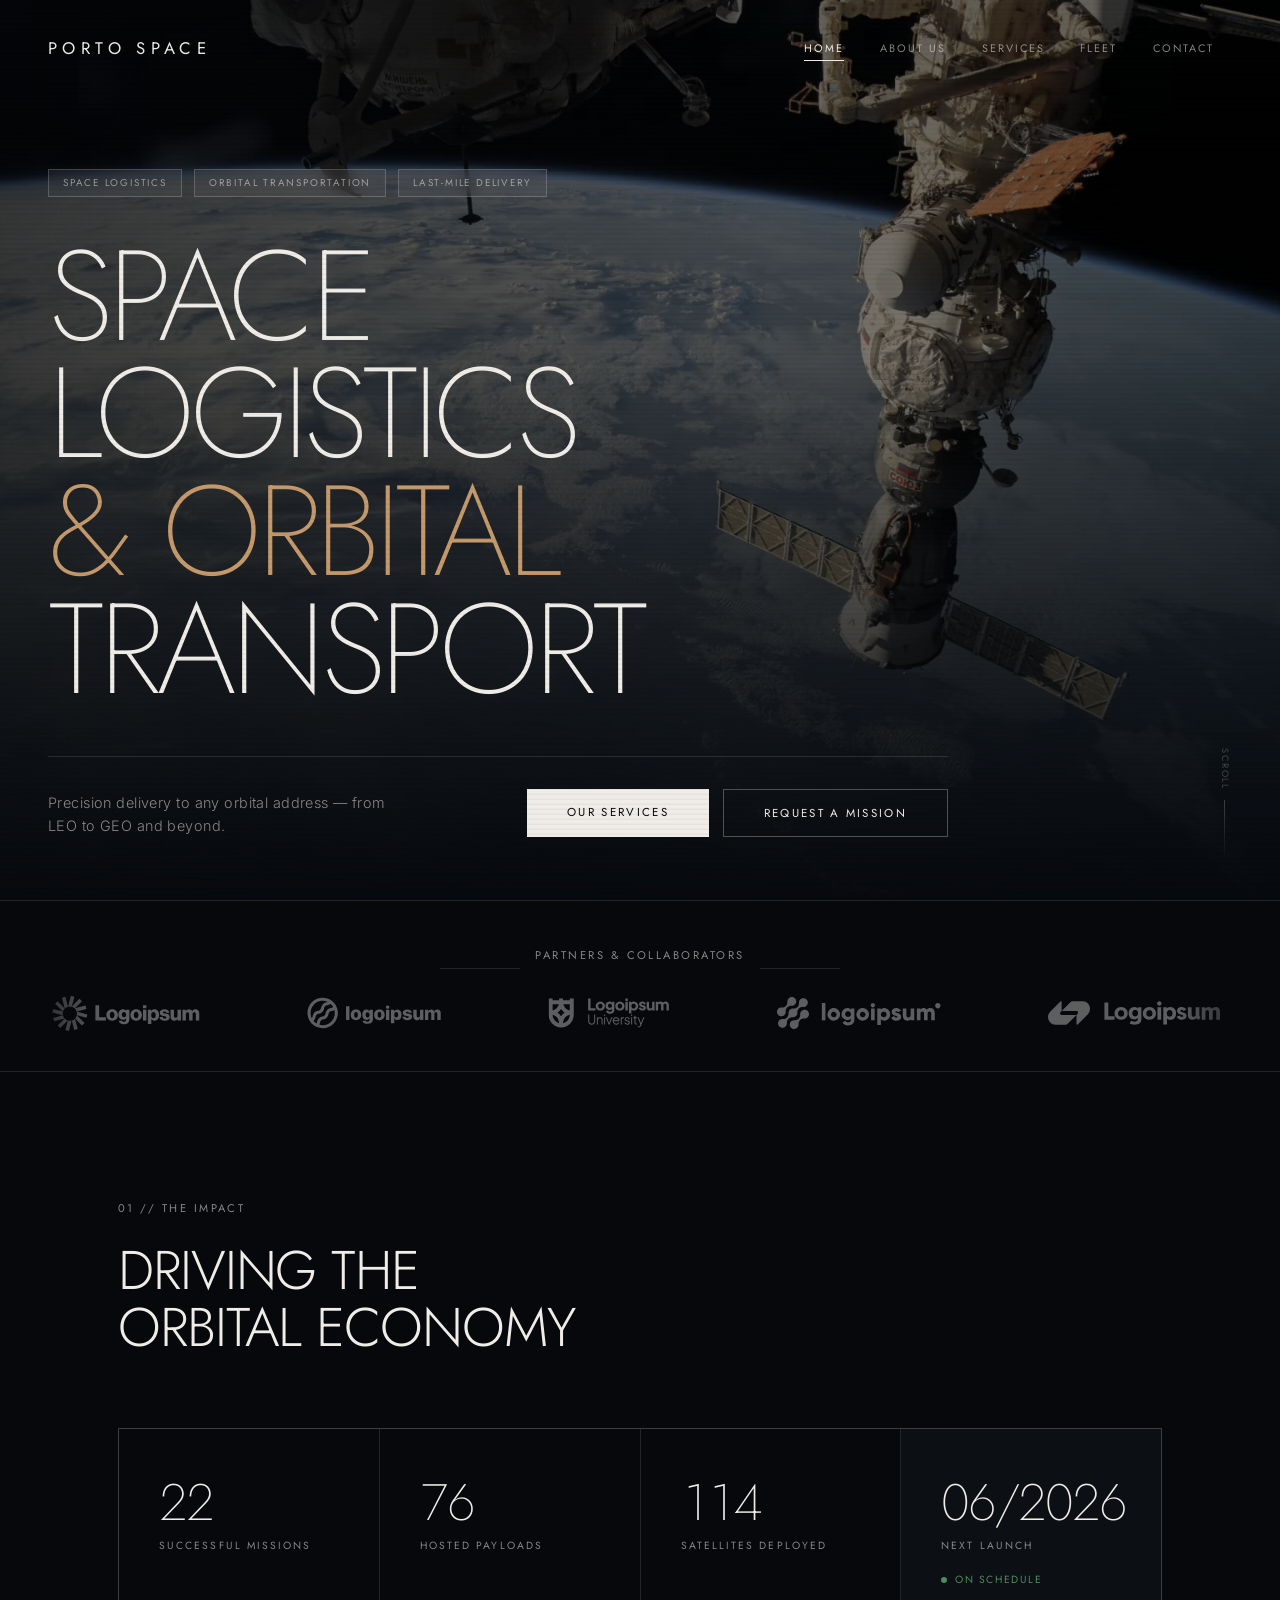
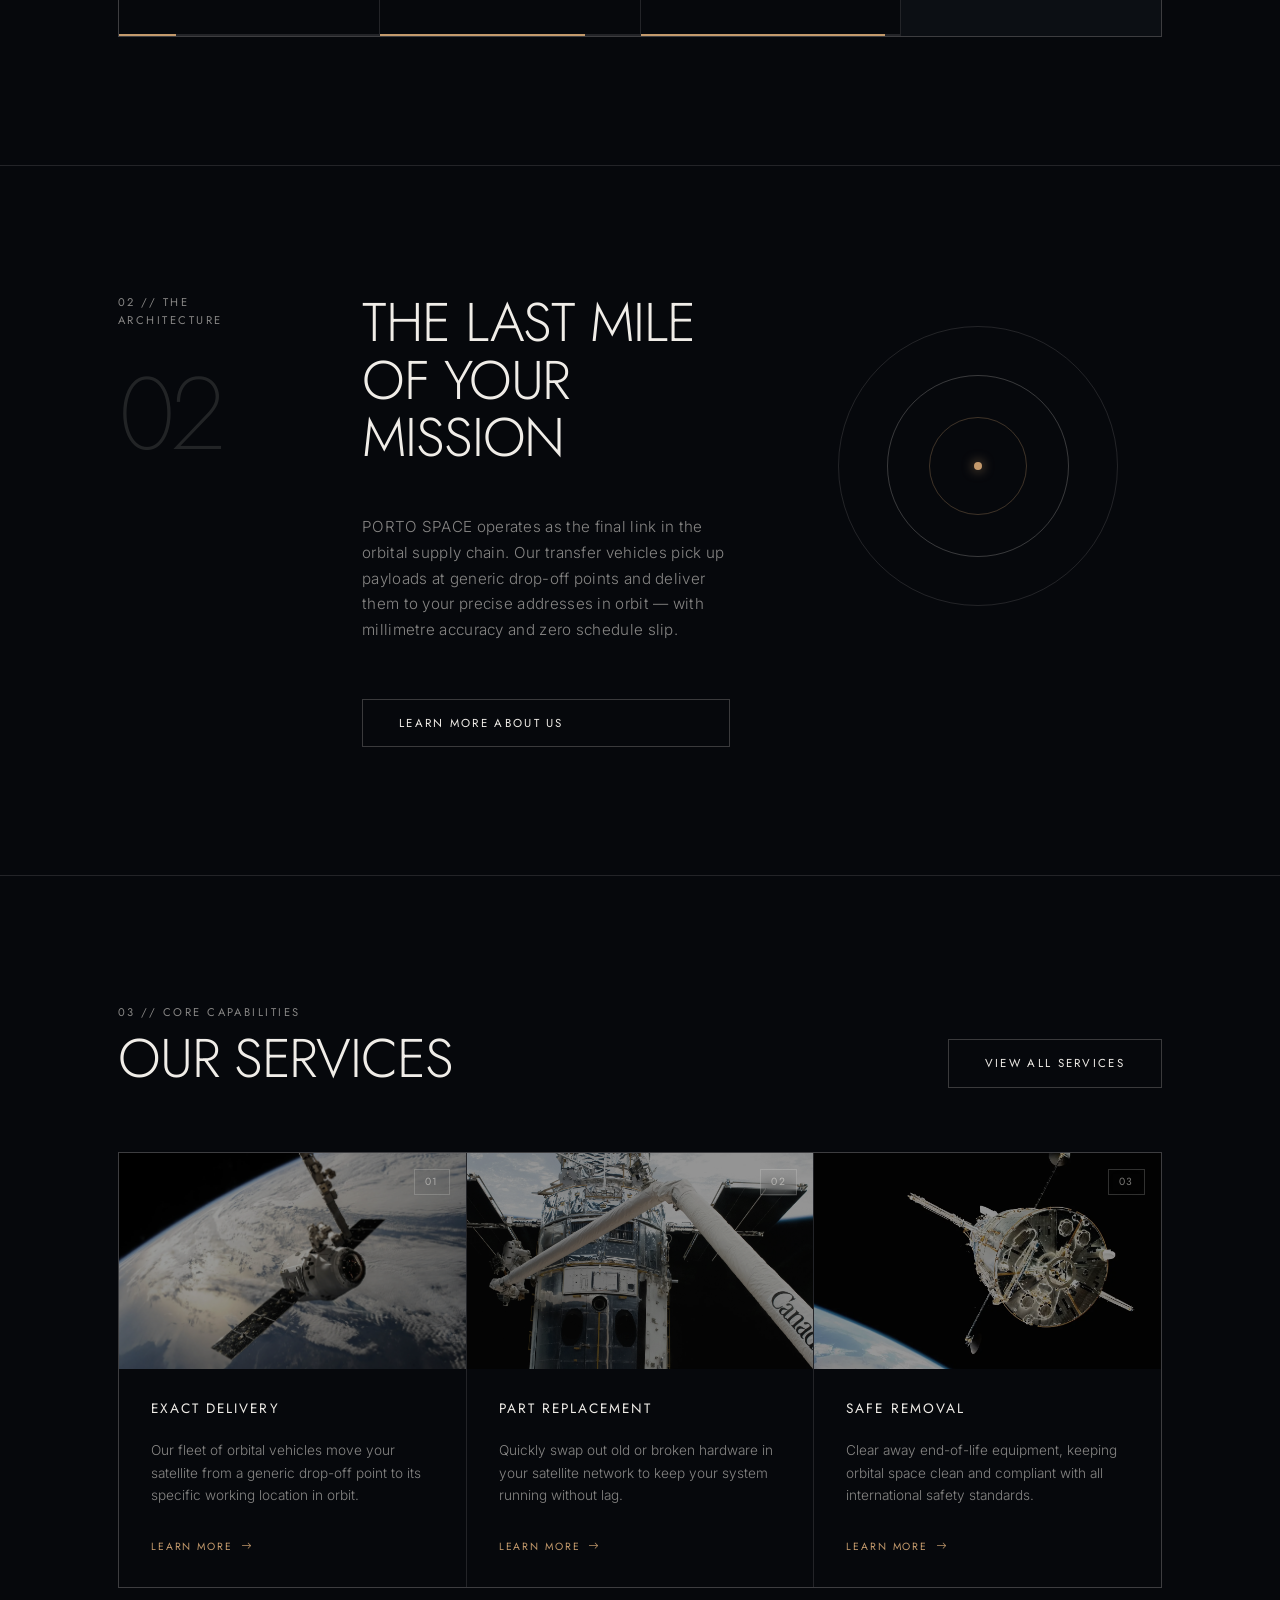
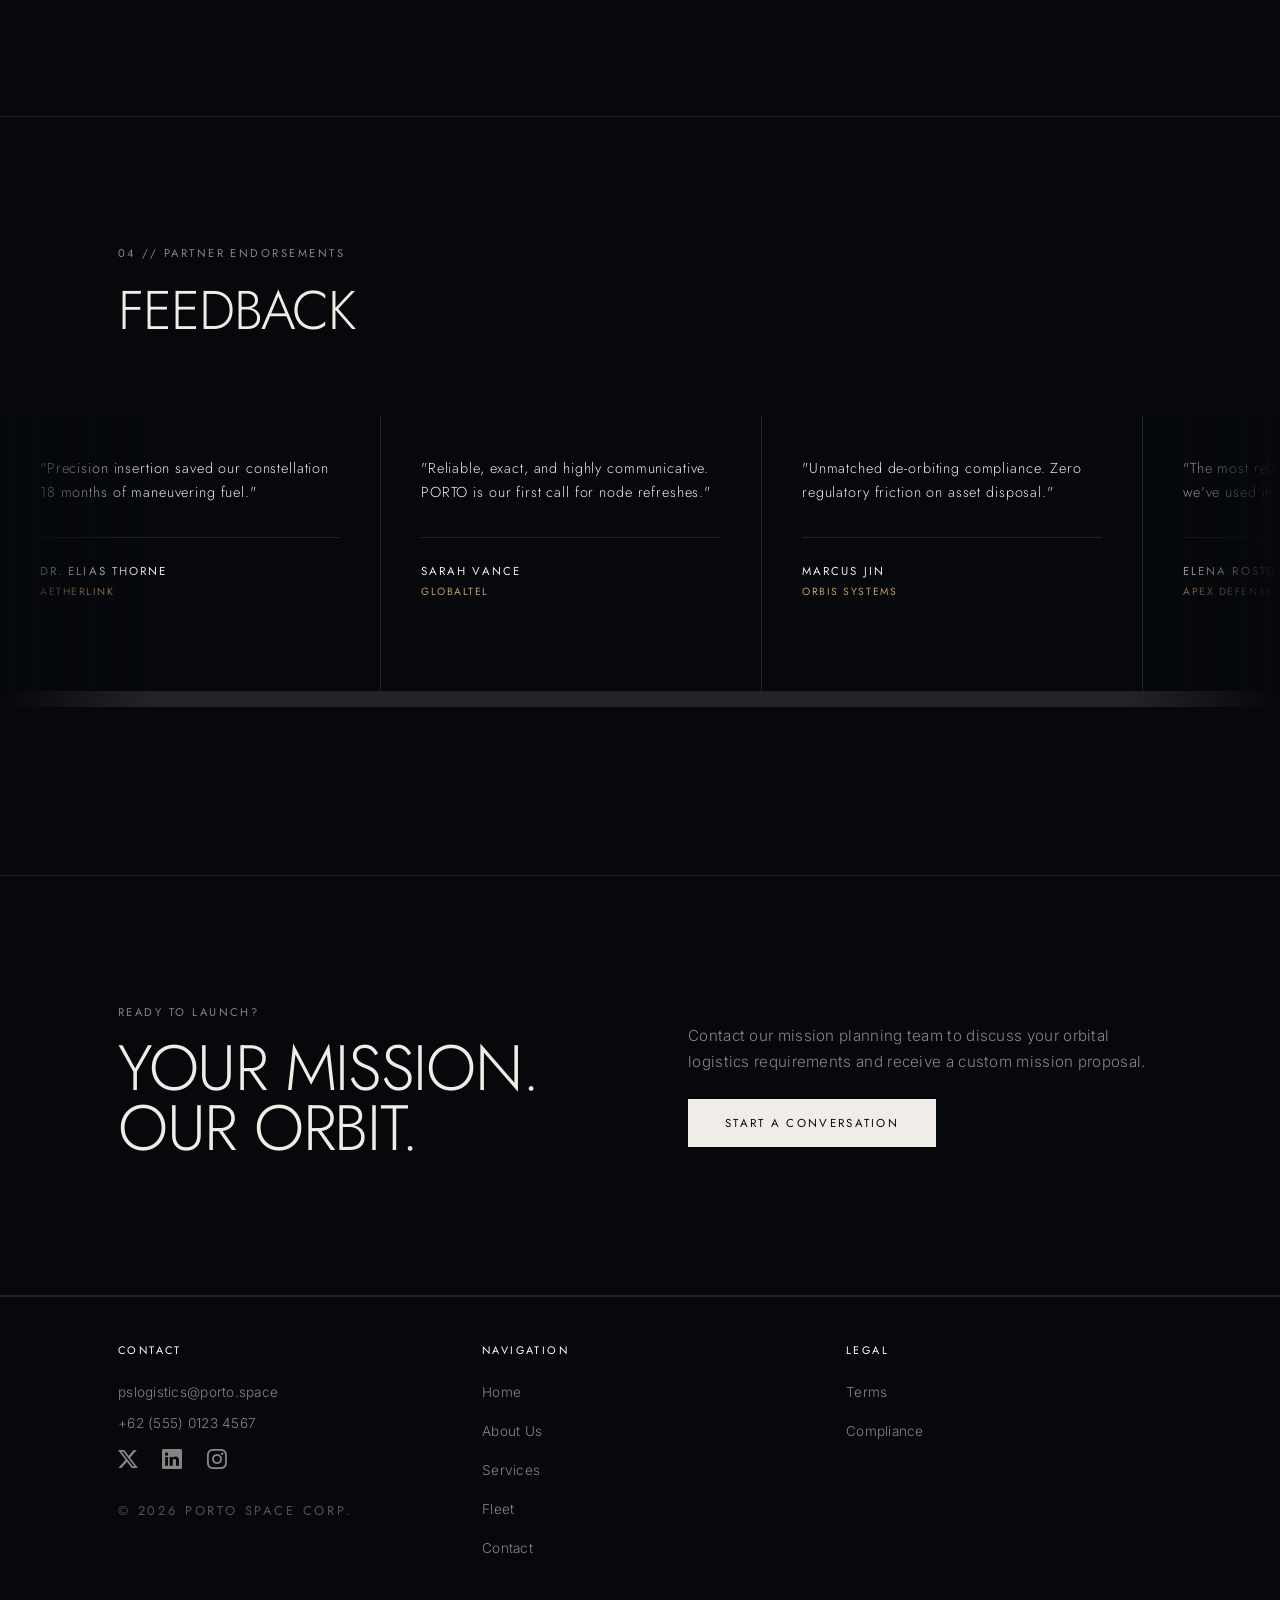
==== commit 1de15b25: "feat: redesign homepage with modern aerospace aesthetic Update 'index.html' and 'style.css' for prem" ====
--- a/index.html
+++ b/index.html
@@ -4,10 +4,11 @@
     <meta charset="UTF-8">
     <meta name="viewport" content="width=device-width, initial-scale=1.0">
     <title>PORTO SPACE | Space Logistics & Orbital Transportation</title>
-    
+    <meta name="description" content="PORTO SPACE operates as the final link in the orbital supply chain — delivering payloads to precise addresses in orbit.">
+
     <!-- Bootstrap 5 -->
     <link href="https://cdn.jsdelivr.net/npm/bootstrap@5.3.0/dist/css/bootstrap.min.css" rel="stylesheet">
-    <!-- Bootstrap Icons Link -->
+    <!-- Bootstrap Icons -->
     <link rel="stylesheet" href="https://cdn.jsdelivr.net/npm/bootstrap-icons@1.11.3/font/bootstrap-icons.min.css">
 
     <!-- Fonts -->
@@ -17,256 +18,323 @@
 
     <!-- Custom CSS -->
     <link rel="stylesheet" href="style.css">
-    
+
     <!-- Custom JS -->
     <script src="main.js" defer></script>
-    
+
     <!-- Vercel Web Analytics -->
     <script defer src="https://cdn.vercel-insights.com/v1/script.js"></script>
 </head>
 <body>
 
-    <!-- Overlays -->
+    <!-- Scanline texture overlay -->
     <div class="scanline-overlay" aria-hidden="true"></div>
 
-    <!-- 1. NAVIGATION -->
-    <nav class="custom-navbar">
-        <a href="index.html" class="logo">PORTO SPACE</a>
-
-        <input type="checkbox" id="menu-toggle">
+    <!-- ─── 1. NAVIGATION ─────────────────────────────────────── -->
+    <nav class="custom-navbar" role="navigation" aria-label="Main navigation">
+        <a href="index.html" class="logo" aria-label="PORTO SPACE — Home">PORTO SPACE</a>
+
+        <input type="checkbox" id="menu-toggle" aria-hidden="true">
         <label for="menu-toggle" class="menu-icon" aria-label="Toggle navigation">
             <span></span><span></span><span></span>
         </label>
 
-        <div class="nav-links">
-            <a href="index.html">Home</a>
-            <a href="about.html">About Us</a>
-            <a href="services.html">Services</a>
-            <a href="fleet.html">Fleet</a>
-            <a href="contact.html">Contact</a>
+        <div class="nav-links" role="menubar">
+            <a href="index.html" role="menuitem" class="nav-active">Home</a>
+            <a href="about.html" role="menuitem">About Us</a>
+            <a href="services.html" role="menuitem">Services</a>
+            <a href="fleet.html" role="menuitem">Fleet</a>
+            <a href="contact.html" role="menuitem">Contact</a>
         </div>
     </nav>
 
-    <!-- 2. HERO -->
-    <header class="hero">
-        <video autoplay loop muted playsinline preload="metadata" poster="assets/bg/index-bg-poster.webp" class="hero-video">
+    <!-- ─── 2. HERO ───────────────────────────────────────────── -->
+    <header class="hero" role="banner">
+        <video autoplay loop muted playsinline preload="metadata"
+               poster="assets/bg/index-bg-poster.webp" class="hero-video"
+               aria-hidden="true">
             <source src="assets/bg/index-bg.webm" type="video/webm">
-            Your browser does not support HTML5 video.
         </video>
-        <div class="hero-overlay"></div>
-        <div class="container-fluid px-4 px-md-5">
-            <div class="row">
-                <div class="col-xl-10">
-                    <h1 class="hero-title">SPACE LOGISTICS AND ORBITAL TRANSPORTATION</h1>
-                </div>
-            </div>
+        <div class="hero-overlay" aria-hidden="true"></div>
+
+        <div class="hero-content">
+            <div class="hero-eyebrow">
+                <span class="hero-tag">Space Logistics</span>
+                <span class="hero-tag">Orbital Transportation</span>
+                <span class="hero-tag">Last-Mile Delivery</span>
+            </div>
+            <h1 class="hero-title">SPACE<br>LOGISTICS<br><em>&amp; ORBITAL</em><br>TRANSPORT</h1>
+            <div class="hero-bottom-bar">
+                <p class="hero-sub">Precision delivery to any orbital address — from LEO to GEO and beyond.</p>
+                <div class="hero-cta-group">
+                    <a href="services.html" class="btn-hero-primary">Our Services</a>
+                    <a href="contact.html" class="btn-hero-ghost">Request a Mission</a>
+                </div>
+            </div>
+        </div>
+
+        <div class="hero-scroll-indicator" aria-hidden="true">
+            <span>Scroll</span>
+            <div class="scroll-line"></div>
         </div>
     </header>
 
     <main>
-        <!-- 3. PARTNERS MARQUEE -->
-        <section class="marquee-section">
+
+        <!-- ─── 3. TICKER / MARQUEE ─────────────────────────────── -->
+        <section class="marquee-section" aria-label="Partners and collaborators">
+            <div class="marquee-header">
+                <span class="label-text">Partners &amp; Collaborators</span>
+            </div>
+            <div class="marquee-track" role="list">
+                <div class="marquee-inner">
+                    <!-- Set A -->
+                    <div class="marquee-item" role="listitem"><img src="assets/logo/logo-ipsum-1.svg" alt="Partner logo" height="36"></div>
+                    <div class="marquee-item" role="listitem"><img src="assets/logo/logo-ipsum-2.svg" alt="Partner logo" height="36"></div>
+                    <div class="marquee-item" role="listitem"><img src="assets/logo/logo-ipsum-3.svg" alt="Partner logo" height="36"></div>
+                    <div class="marquee-item" role="listitem"><img src="assets/logo/logo-ipsum-4.svg" alt="Partner logo" height="36"></div>
+                    <div class="marquee-item" role="listitem"><img src="assets/logo/logo-ipsum-5.svg" alt="Partner logo" height="36"></div>
+                    <!-- Set B (duplicate for seamless loop) -->
+                    <div class="marquee-item" aria-hidden="true"><img src="assets/logo/logo-ipsum-1.svg" alt="" height="36"></div>
+                    <div class="marquee-item" aria-hidden="true"><img src="assets/logo/logo-ipsum-2.svg" alt="" height="36"></div>
+                    <div class="marquee-item" aria-hidden="true"><img src="assets/logo/logo-ipsum-3.svg" alt="" height="36"></div>
+                    <div class="marquee-item" aria-hidden="true"><img src="assets/logo/logo-ipsum-4.svg" alt="" height="36"></div>
+                    <div class="marquee-item" aria-hidden="true"><img src="assets/logo/logo-ipsum-5.svg" alt="" height="36"></div>
+                </div>
+            </div>
+        </section>
+
+        <!-- ─── 4. IMPACT METRICS ────────────────────────────────── -->
+        <section id="impact" class="section-impact section-padding" aria-labelledby="impact-heading">
             <div class="container px-4 px-md-5">
-                <p class="label-text marquee-label">Partners &amp; collaborators</p>
-                <div class="marquee-track">
-                    <div class="marquee-inner">
-                        <!-- SET A -->
-                        <div class="marquee-item"><img src="assets/logo/logo-ipsum-1.svg" alt="Partner"></div>
-                        <div class="marquee-item"><img src="assets/logo/logo-ipsum-2.svg" alt="Partner"></div>
-                        <div class="marquee-item"><img src="assets/logo/logo-ipsum-3.svg" alt="Partner"></div>
-                        <div class="marquee-item"><img src="assets/logo/logo-ipsum-4.svg" alt="Partner"></div>
-                        <div class="marquee-item"><img src="assets/logo/logo-ipsum-5.svg" alt="Partner"></div> 
-                        <!-- SET B (Duplicate for seamless loop) -->
-                        <div class="marquee-item" aria-hidden="true"><img src="assets/logo/logo-ipsum-1.svg" alt="Partner"></div>
-                        <div class="marquee-item" aria-hidden="true"><img src="assets/logo/logo-ipsum-2.svg" alt="Partner"></div>
-                        <div class="marquee-item" aria-hidden="true"><img src="assets/logo/logo-ipsum-3.svg" alt="Partner"></div>
-                        <div class="marquee-item" aria-hidden="true"><img src="assets/logo/logo-ipsum-4.svg" alt="Partner"></div>
-                        <div class="marquee-item" aria-hidden="true"><img src="assets/logo/logo-ipsum-5.svg" alt="Partner"></div>
-                    </div>
-                </div>
-            </div>
-        </section>
-
-        <!-- 4. IMPACT DASHBOARD -->
-        <section id="impact" class="section-padding border-top-thin">
+                <div class="impact-header">
+                    <span class="label-text">01 // The Impact</span>
+                    <h2 id="impact-heading">Driving the<br>Orbital Economy</h2>
+                </div>
+                <div class="metrics-grid">
+                    <div class="metric-card">
+                        <span class="metric-value counter" data-target="22" aria-label="22">0</span>
+                        <span class="metric-label">Successful Missions</span>
+                        <div class="metric-bar" style="--fill: 22%"></div>
+                    </div>
+                    <div class="metric-card">
+                        <span class="metric-value counter" data-target="79" aria-label="79">0</span>
+                        <span class="metric-label">Hosted Payloads</span>
+                        <div class="metric-bar" style="--fill: 79%"></div>
+                    </div>
+                    <div class="metric-card">
+                        <span class="metric-value counter" data-target="141" aria-label="141">0</span>
+                        <span class="metric-label">Satellites Deployed</span>
+                        <div class="metric-bar" style="--fill: 94%"></div>
+                    </div>
+                    <div class="metric-card metric-card--highlight">
+                        <span class="metric-value">06/2026</span>
+                        <span class="metric-label">Next Launch</span>
+                        <div class="metric-status">
+                            <span class="status-dot"></span>
+                            <span>On Schedule</span>
+                        </div>
+                    </div>
+                </div>
+            </div>
+        </section>
+
+        <!-- ─── 5. ABOUT TEASER ──────────────────────────────────── -->
+        <section id="about" class="section-about section-padding" aria-labelledby="about-heading">
             <div class="container px-4 px-md-5">
-                <div class="row align-items-center g-5">
-                    <div class="col-lg-5">
-                        <span class="label-text d-block mb-4">01 // The Impact</span>
-                        <h2 class="mb-4">Driving the <br>Orbital Economy</h2>
-                    </div>
-                    <div class="col-lg-7">
-                        <div class="row g-3">
-                            <div class="col-6">
-                                <div class="metric-card">
-                                    <span class="metric-value counter" data-target="22">0</span>
-                                    <span class="label-text">Successful Missions</span>
-                                </div>
-                            </div>
-                            <div class="col-6">
-                                <div class="metric-card">
-                                    <span class="metric-value counter" data-target="79">0</span>
-                                    <span class="label-text">Hosted Payloads</span>
-                                </div>
-                            </div>
-                            <div class="col-6">
-                                <div class="metric-card">
-                                    <span class="metric-value counter" data-target="141">0</span>
-                                    <span class="label-text">Satellites Deployed</span>
-                                </div>
-                            </div>
-                            <div class="col-6">
-                                <div class="metric-card">
-                                    <span class="metric-value">06/2026</span>
-                                    <span class="label-text">Next Launch</span>
-                                </div>
-                            </div>
-                        </div>
-                    </div>
-                </div>
-            </div>
-        </section>
-
-        <!-- 5. ABOUT SUMMARY -->
-        <section id="about" class="section-padding border-top-thin">
+                <div class="about-grid">
+                    <div class="about-label-col">
+                        <span class="label-text">02 // The Architecture</span>
+                        <div class="about-number" aria-hidden="true">02</div>
+                    </div>
+                    <div class="about-content-col">
+                        <h2 id="about-heading">THE LAST MILE<br>OF YOUR MISSION</h2>
+                        <p class="muted-text about-body">
+                            PORTO SPACE operates as the final link in the orbital supply chain.
+                            Our transfer vehicles pick up payloads at generic drop-off points
+                            and deliver them to your precise addresses in orbit — with millimetre
+                            accuracy and zero schedule slip.
+                        </p>
+                        <a href="about.html" class="btn-sleek" aria-label="Learn more about PORTO SPACE">Learn More About Us</a>
+                    </div>
+                    <div class="about-visual-col" aria-hidden="true">
+                        <div class="about-orbit-ring">
+                            <div class="orbit-ring orbit-ring--outer"></div>
+                            <div class="orbit-ring orbit-ring--mid"></div>
+                            <div class="orbit-ring orbit-ring--inner"></div>
+                            <div class="orbit-dot"></div>
+                        </div>
+                    </div>
+                </div>
+            </div>
+        </section>
+
+        <!-- ─── 6. SERVICES ──────────────────────────────────────── -->
+        <section id="services" class="section-services section-padding" aria-labelledby="services-heading">
             <div class="container px-4 px-md-5">
-                <div class="row">
-                    <div class="col-lg-7">
-                        <span class="label-text d-block mb-4">02 // The Architecture</span>
-                        <h2 class="mb-4">THE LAST MILE OF YOUR MISSION</h2>
-                        <p class="muted-text mb-5">
-                            PORTO SPACE operates as the final link in the orbital supply chain. Our transfer vehicles picks up payloads at generic drop-off points and delivers them to your precise addresses.
-                        </p>
-                        <a href="about.html" class="btn-sleek">Learn More About Us</a>
-                    </div>
-                </div>
-            </div>
-        </section>
-
-       <!-- 6. SERVICES SUMMARY -->
-        <section id="services" class="section-padding border-top-thin">
+                <div class="services-header">
+                    <div>
+                        <span class="label-text d-block mb-2">03 // Core Capabilities</span>
+                        <h2 id="services-heading" class="mb-0">Our Services</h2>
+                    </div>
+                    <a href="services.html" class="btn-sleek" aria-label="View all services">View All Services</a>
+                </div>
+
+                <div class="services-grid">
+                    <!-- Card 1 -->
+                    <article class="service-card">
+                        <div class="service-image-wrapper">
+                            <img src="assets/services/services-1.webp" alt="Orbital exact delivery service" loading="lazy">
+                            <div class="service-index" aria-hidden="true">01</div>
+                        </div>
+                        <div class="service-body">
+                            <h3 class="service-title">Exact Delivery</h3>
+                            <p class="service-desc">Our fleet of orbital vehicles move your satellite from a generic drop-off point to its specific working location in orbit.</p>
+                            <a href="services.html" class="service-link" aria-label="Learn more about Exact Delivery">
+                                Learn more <i class="bi bi-arrow-right" aria-hidden="true"></i>
+                            </a>
+                        </div>
+                    </article>
+
+                    <!-- Card 2 -->
+                    <article class="service-card">
+                        <div class="service-image-wrapper">
+                            <img src="assets/services/services-2.webp" alt="Satellite part replacement service" loading="lazy">
+                            <div class="service-index" aria-hidden="true">02</div>
+                        </div>
+                        <div class="service-body">
+                            <h3 class="service-title">Part Replacement</h3>
+                            <p class="service-desc">Quickly swap out old or broken hardware in your satellite network to keep your system running without lag.</p>
+                            <a href="services.html" class="service-link" aria-label="Learn more about Part Replacement">
+                                Learn more <i class="bi bi-arrow-right" aria-hidden="true"></i>
+                            </a>
+                        </div>
+                    </article>
+
+                    <!-- Card 3 -->
+                    <article class="service-card">
+                        <div class="service-image-wrapper">
+                            <img src="assets/services/services-3.webp" alt="Safe orbital removal service" loading="lazy">
+                            <div class="service-index" aria-hidden="true">03</div>
+                        </div>
+                        <div class="service-body">
+                            <h3 class="service-title">Safe Removal</h3>
+                            <p class="service-desc">Clear away end-of-life equipment, keeping orbital space clean and compliant with all international safety standards.</p>
+                            <a href="services.html" class="service-link" aria-label="Learn more about Safe Removal">
+                                Learn more <i class="bi bi-arrow-right" aria-hidden="true"></i>
+                            </a>
+                        </div>
+                    </article>
+                </div>
+            </div>
+        </section>
+
+        <!-- ─── 7. TESTIMONIALS ──────────────────────────────────── -->
+        <section id="testimonials" class="section-testimonials section-padding" aria-labelledby="testimonials-heading">
+            <div class="container px-4 px-md-5 mb-5">
+                <div class="testimonials-header">
+                    <span class="label-text">04 // Partner Endorsements</span>
+                    <h2 id="testimonials-heading">Feedback</h2>
+                </div>
+            </div>
+
+            <div class="testimonial-track" role="list" aria-label="Partner testimonials">
+                <div class="testimonial-inner">
+                    <!-- Set A -->
+                    <blockquote class="testimonial-card" role="listitem">
+                        <p class="testimonial-text">"Precision insertion saved our constellation 18 months of maneuvering fuel."</p>
+                        <footer class="testimonial-footer">
+                            <cite class="testimonial-author">Dr. Elias Thorne</cite>
+                            <span class="testimonial-company">AetherLink</span>
+                        </footer>
+                    </blockquote>
+                    <blockquote class="testimonial-card" role="listitem">
+                        <p class="testimonial-text">"Reliable, exact, and highly communicative. PORTO is our first call for node refreshes."</p>
+                        <footer class="testimonial-footer">
+                            <cite class="testimonial-author">Sarah Vance</cite>
+                            <span class="testimonial-company">GlobalTel</span>
+                        </footer>
+                    </blockquote>
+                    <blockquote class="testimonial-card" role="listitem">
+                        <p class="testimonial-text">"Unmatched de-orbiting compliance. Zero regulatory friction on asset disposal."</p>
+                        <footer class="testimonial-footer">
+                            <cite class="testimonial-author">Marcus Jin</cite>
+                            <span class="testimonial-company">Orbis Systems</span>
+                        </footer>
+                    </blockquote>
+                    <blockquote class="testimonial-card" role="listitem">
+                        <p class="testimonial-text">"The most reliable last-mile orbital courier we've used in a decade."</p>
+                        <footer class="testimonial-footer">
+                            <cite class="testimonial-author">Elena Rostova</cite>
+                            <span class="testimonial-company">Apex Defense</span>
+                        </footer>
+                    </blockquote>
+                    <blockquote class="testimonial-card" role="listitem">
+                        <p class="testimonial-text">"The telemetry data provided during transit was flawlessly accurate."</p>
+                        <footer class="testimonial-footer">
+                            <cite class="testimonial-author">James Wu</cite>
+                            <span class="testimonial-company">NimbusSat</span>
+                        </footer>
+                    </blockquote>
+                    <!-- Set B (duplicate for loop) -->
+                    <blockquote class="testimonial-card" role="listitem" aria-hidden="true">
+                        <p class="testimonial-text">"Precision insertion saved our constellation 18 months of maneuvering fuel."</p>
+                        <footer class="testimonial-footer">
+                            <cite class="testimonial-author">Dr. Elias Thorne</cite>
+                            <span class="testimonial-company">AetherLink</span>
+                        </footer>
+                    </blockquote>
+                    <blockquote class="testimonial-card" role="listitem" aria-hidden="true">
+                        <p class="testimonial-text">"Reliable, exact, and highly communicative. PORTO is our first call for node refreshes."</p>
+                        <footer class="testimonial-footer">
+                            <cite class="testimonial-author">Sarah Vance</cite>
+                            <span class="testimonial-company">GlobalTel</span>
+                        </footer>
+                    </blockquote>
+                    <blockquote class="testimonial-card" role="listitem" aria-hidden="true">
+                        <p class="testimonial-text">"Unmatched de-orbiting compliance. Zero regulatory friction on asset disposal."</p>
+                        <footer class="testimonial-footer">
+                            <cite class="testimonial-author">Marcus Jin</cite>
+                            <span class="testimonial-company">Orbis Systems</span>
+                        </footer>
+                    </blockquote>
+                    <blockquote class="testimonial-card" role="listitem" aria-hidden="true">
+                        <p class="testimonial-text">"The most reliable last-mile orbital courier we've used in a decade."</p>
+                        <footer class="testimonial-footer">
+                            <cite class="testimonial-author">Elena Rostova</cite>
+                            <span class="testimonial-company">Apex Defense</span>
+                        </footer>
+                    </blockquote>
+                    <blockquote class="testimonial-card" role="listitem" aria-hidden="true">
+                        <p class="testimonial-text">"The telemetry data provided during transit was flawlessly accurate."</p>
+                        <footer class="testimonial-footer">
+                            <cite class="testimonial-author">James Wu</cite>
+                            <span class="testimonial-company">NimbusSat</span>
+                        </footer>
+                    </blockquote>
+                </div>
+            </div>
+        </section>
+
+        <!-- ─── 8. CTA BAND ──────────────────────────────────────── -->
+        <section class="section-cta section-padding" aria-label="Call to action">
             <div class="container px-4 px-md-5">
-                <div class="d-flex flex-column flex-md-row justify-content-between align-items-md-end mb-5">
-                    <div>
-                        <span class="label-text d-block mb-3">03 // Core Capabilities</span>
-                        <h2 class="mb-0">Our Services</h2>
-                    </div>
-                    <a href="services.html" class="btn-sleek mt-4 mt-md-0">View All Services</a>
-                </div>
-
-                <div class="row g-4">
-                    <!-- Card 1 -->
-                    <div class="col-12 col-lg-4">
-                        <div class="glass-panel service-card">
-                            <div class="service-image-container">
-                                <img src="assets/services/services-1.webp" alt="EXACT DELIVERY" loading="lazy">
-                            </div>
-                            <!-- New Wrapper for Padding -->
-                            <div class="service-card-content">
-                                <h4 class="mb-3">EXACT DELIVERY</h4>
-                                <p class="muted-text">Our fleet of orbital vehicles move your satellite from a generic drop-off point to its specific working location in orbit.</p>
-                            </div>
-                        </div>
-                    </div>
-
-                    <!-- Card 2 -->
-                    <div class="col-12 col-lg-4">
-                        <div class="glass-panel service-card">
-                            <div class="service-image-container">
-                                <img src="assets/services/services-2.webp" alt="PART REPLACEMENT" loading="lazy">
-                            </div>
-                            <!-- New Wrapper for Padding -->
-                            <div class="service-card-content">
-                                <h4 class="mb-3">PART REPLACEMENT</h4>
-                                <p class="muted-text">Quickly swap out old or broken hardware in your satellite network to keep your system running without lag.</p>
-                            </div>
-                        </div>
-                    </div>
-
-                    <!-- Card 3 -->
-                    <div class="col-12 col-lg-4">
-                        <div class="glass-panel service-card">
-                            <div class="service-image-container">
-                                <img src="assets/services/services-3.webp" alt="SAFE REMOVAL" loading="lazy">
-                            </div>
-                            <!-- New Wrapper for Padding -->
-                            <div class="service-card-content">
-                                <h4 class="mb-3">SAFE REMOVAL</h4>
-                                <p class="muted-text">Clear away old equipment at the end of its life, keeping space clean and following all safety rules.</p>
-                            </div>
-                        </div>
-                    </div>
-                </div>
-            </div>
-        </section>
-
-        <!-- 7. TESTIMONIALS (SEAMLESS STREAM) -->
-        <section id="testimonials" class="section-padding border-top-thin">
-            <div class="container px-4 px-md-5 mb-5">
-                <span class="label-text d-block mb-3">04 // Partner Endorsements</span>
-                <h2>FEEDBACK</h2>
-            </div>
-            <div class="testimonial-track">
-                <div class="testimonial-inner">
-
-                    <!-- ── SET A (5 Unique Items) ── -->
-                    <div class="testimonial-card">
-                        <p class="testimonial-text">Precision insertion saved our constellation 18 months of maneuvering fuel.</p>
-                        <h6 class="testimonial-author">Dr. Elias Thorne</h6>
-                        <span class="testimonial-company">AetherLink</span>
-                    </div>
-                    <div class="testimonial-card">
-                        <p class="testimonial-text">Reliable, exact, and highly communicative. PORTO is our first call for node refreshes.</p>
-                        <h6 class="testimonial-author">Sarah Vance</h6>
-                        <span class="testimonial-company">GlobalTel</span>
-                    </div>
-                    <div class="testimonial-card">
-                        <p class="testimonial-text">Unmatched de-orbiting compliance. Zero regulatory friction on asset disposal.</p>
-                        <h6 class="testimonial-author">Marcus Jin</h6>
-                        <span class="testimonial-company">Orbis Systems</span>
-                    </div>
-                    <div class="testimonial-card">
-                        <p class="testimonial-text">The most reliable last-mile orbital courier we've used in a decade.</p>
-                        <h6 class="testimonial-author">Elena Rostova</h6>
-                        <span class="testimonial-company">Apex Defense</span>
-                    </div>
-                    <div class="testimonial-card">
-                        <p class="testimonial-text">The telemetry data provided during transit was flawlessly accurate.</p>
-                        <h6 class="testimonial-author">James Wu</h6>
-                        <span class="testimonial-company">NimbusSat</span>
-                    </div>
-
-                    <!-- ── SET B (Exact Duplicate of Set A) ── -->
-                    <div class="testimonial-card">
-                        <p class="testimonial-text">Precision insertion saved our constellation 18 months of maneuvering fuel.</p>
-                        <h6 class="testimonial-author">Dr. Elias Thorne</h6>
-                        <span class="testimonial-company">AetherLink</span>
-                    </div>
-                    <div class="testimonial-card">
-                        <p class="testimonial-text">Reliable, exact, and highly communicative. PORTO is our first call for node refreshes.</p>
-                        <h6 class="testimonial-author">Sarah Vance</h6>
-                        <span class="testimonial-company">GlobalTel</span>
-                    </div>
-                    <div class="testimonial-card">
-                        <p class="testimonial-text">Unmatched de-orbiting compliance. Zero regulatory friction on asset disposal.</p>
-                        <h6 class="testimonial-author">Marcus Jin</h6>
-                        <span class="testimonial-company">Orbis Systems</span>
-                    </div>
-                    <div class="testimonial-card">
-                        <p class="testimonial-text">The most reliable last-mile orbital courier we've used in a decade.</p>
-                        <h6 class="testimonial-author">Elena Rostova</h6>
-                        <span class="testimonial-company">Apex Defense</span>
-                    </div>
-                    <div class="testimonial-card">
-                        <p class="testimonial-text">The telemetry data provided during transit was flawlessly accurate.</p>
-                        <h6 class="testimonial-author">James Wu</h6>
-                        <span class="testimonial-company">NimbusSat</span>
-                    </div>
-                </div>
-            </div>
-        </section>
+                <div class="cta-band">
+                    <div class="cta-text-col">
+                        <span class="label-text mb-3 d-block">Ready to Launch?</span>
+                        <h2 class="cta-heading">YOUR MISSION.<br>OUR ORBIT.</h2>
+                    </div>
+                    <div class="cta-action-col">
+                        <p class="muted-text mb-4">Contact our mission planning team to discuss your orbital logistics requirements and receive a custom mission proposal.</p>
+                        <a href="contact.html" class="btn-sleek btn-sleek--filled">Start a Conversation</a>
+                    </div>
+                </div>
+            </div>
+        </section>
+
     </main>
 
     <div id="footer-container"></div>
+
 </body>
 </html>
--- a/style.css
+++ b/style.css
@@ -1,39 +1,78 @@
+/* ============================================================
+   PORTO SPACE — Design System
+   Palette: Deep Space Black / Off-White / Warm Amber / Silver
+   ============================================================ */
+
 :root {
-    --bg-dark: #020306;
-    --text-main: #ffffff;
-    --text-muted: rgba(255, 255, 255, 0.8);
-    --border-thin: rgba(255, 255, 255, 0.25);
-    --glass-bg: rgba(255, 255, 255, 0.05);
-    --accent-status-green: #5cb85c;
-    --accent-status-amber: #c49a6c;
-}
-
-.muted-text {
-    color: var(--text-muted) !important;
-    font-family: 'Jost', sans-serif;
-    font-size: 1rem;
-    line-height: 1.5;
-    letter-spacing: 1px;
-    font-weight: 400;
-}
-
-.footer-heading {
-    text-transform: none !important;
-    font-weight: 500;
-}
+    /* Colors */
+    --bg-dark:        #06080c;
+    --bg-dark-alt:    #0c0f14;
+    --text-main:      #f0ede8;
+    --text-muted:     rgba(240, 237, 232, 0.55);
+    --text-faint:     rgba(240, 237, 232, 0.25);
+    --border-thin:    rgba(240, 237, 232, 0.12);
+    --border-mid:     rgba(240, 237, 232, 0.22);
+    --glass-bg:       rgba(240, 237, 232, 0.04);
+    --accent-amber:   #c49a6c;
+    --accent-green:   #4e8c5c;
+
+    /* Typography */
+    --font-display:   'Jost', sans-serif;
+    --font-body:      'Inter', sans-serif;
+
+    /* Spacing */
+    --section-gap:    clamp(80px, 10vw, 140px);
+}
+
+/* ── Reset & Base ──────────────────────────────────────────── */
+*, *::before, *::after { box-sizing: border-box; margin: 0; padding: 0; }
 
 html { scroll-behavior: smooth; }
 
 body {
     background-color: var(--bg-dark);
     color: var(--text-main);
-    font-family: 'Inter', sans-serif;
+    font-family: var(--font-body);
     -webkit-font-smoothing: antialiased;
-    margin: 0;
+    -moz-osx-font-smoothing: grayscale;
     overflow-x: hidden;
-}
-
-/* === SCANLINE OVERLAYS === */
+    line-height: 1.6;
+}
+
+h1, h2, h3, h4, h5, h6 {
+    font-family: var(--font-display);
+    font-weight: 300;
+    text-transform: uppercase;
+    line-height: 1.05;
+    letter-spacing: -0.02em;
+}
+
+h2 { font-size: clamp(2.2rem, 4.5vw, 3.4rem); }
+h3 { font-size: clamp(1rem, 2vw, 1.25rem); }
+
+a { color: inherit; text-decoration: none; }
+
+/* ── Utility ───────────────────────────────────────────────── */
+.label-text {
+    font-family: var(--font-display);
+    font-size: 0.7rem;
+    letter-spacing: 0.22em;
+    color: var(--text-muted);
+    text-transform: uppercase;
+}
+
+.muted-text {
+    color: var(--text-muted);
+    font-family: var(--font-body);
+    font-size: 0.95rem;
+    line-height: 1.7;
+    letter-spacing: 0.02em;
+    font-weight: 300;
+}
+
+.section-padding { padding: var(--section-gap) 0; }
+
+/* ── Scanline overlay ──────────────────────────────────────── */
 .scanline-overlay {
     position: fixed;
     inset: 0;
@@ -42,129 +81,189 @@
     background: repeating-linear-gradient(
         to bottom,
         transparent 0px,
-        transparent 2px,
-        rgba(0, 0, 0, 0.06) 3px,
-        rgba(0, 0, 0, 0.06) 4px
+        transparent 3px,
+        rgba(0, 0, 0, 0.04) 4px,
+        rgba(0, 0, 0, 0.04) 5px
     );
 }
 
-
-main {
-    backdrop-filter: blur(15px);
-    -webkit-backdrop-filter: blur(15px);
-    border-top: 1px solid rgba(255, 255, 255, 0.08);
-    border-bottom: 1px solid rgba(255, 255, 255, 0.25);
-    position: relative;
-    z-index: 2;
-}
-
-h1, h2, h3, h4, .cinematic-text {
-    font-family: 'Jost', sans-serif;
-    font-weight: 300;
-    text-transform: uppercase;
-}
-
-h2 {
-    font-size: clamp(2rem, 4vw, 3rem); 
-    line-height: 1.1;
-    margin-bottom: 1.5rem;
-}
-
+/* ── Buttons ───────────────────────────────────────────────── */
+.btn-sleek {
+    display: inline-block;
+    padding: 14px 36px;
+    background: transparent;
+    color: var(--text-main);
+    border: 1px solid var(--border-mid);
+    font-family: var(--font-display);
+    font-size: 0.72rem;
+    letter-spacing: 0.2em;
+    text-transform: uppercase;
+    cursor: pointer;
+    transition: background 0.35s ease, color 0.35s ease, border-color 0.35s ease, transform 0.3s ease;
+}
+.btn-sleek:hover {
+    background: var(--text-main);
+    color: var(--bg-dark);
+    border-color: var(--text-main);
+    transform: translateY(-2px);
+    text-decoration: none;
+}
+
+.btn-sleek--filled {
+    background: var(--text-main);
+    color: var(--bg-dark);
+}
+.btn-sleek--filled:hover {
+    background: transparent;
+    color: var(--text-main);
+}
+
+.btn-hero-primary {
+    display: inline-block;
+    padding: 14px 40px;
+    background: var(--text-main);
+    color: var(--bg-dark);
+    font-family: var(--font-display);
+    font-size: 0.72rem;
+    letter-spacing: 0.2em;
+    text-transform: uppercase;
+    transition: background 0.35s ease, color 0.35s ease, transform 0.3s ease;
+}
+.btn-hero-primary:hover {
+    background: var(--accent-amber);
+    color: var(--bg-dark);
+    text-decoration: none;
+    transform: translateY(-2px);
+}
+
+.btn-hero-ghost {
+    display: inline-block;
+    padding: 14px 40px;
+    background: transparent;
+    color: var(--text-main);
+    border: 1px solid rgba(240,237,232,0.3);
+    font-family: var(--font-display);
+    font-size: 0.72rem;
+    letter-spacing: 0.2em;
+    text-transform: uppercase;
+    transition: background 0.35s ease, color 0.35s ease, border-color 0.35s ease, transform 0.3s ease;
+}
+.btn-hero-ghost:hover {
+    background: rgba(240,237,232,0.1);
+    border-color: var(--text-main);
+    text-decoration: none;
+    transform: translateY(-2px);
+}
+
+/* ── NAVIGATION ────────────────────────────────────────────── */
 #menu-toggle { display: none; }
 
 .custom-navbar {
-    padding: 2rem 3rem;
+    position: fixed;
+    top: 0; left: 0;
     width: 100%;
     display: flex;
     justify-content: space-between;
     align-items: center;
-    position: fixed;
-    top: 0; left: 0; z-index: 1000;
+    padding: 2rem 3rem;
+    z-index: 1000;
+    background: transparent;
     transition:
+        padding 0.5s ease,
+        background 0.5s ease,
         backdrop-filter 0.5s ease,
         -webkit-backdrop-filter 0.5s ease,
-        background 0.5s ease,
-        padding 0.5s ease,
-        mask-image 0.5s ease,
-        -webkit-mask-image 0.5s ease;
-    background: transparent;
-    backdrop-filter: none;
-    -webkit-backdrop-filter: none;
-    isolation: isolate;
+        border-color 0.5s ease;
+    border-bottom: 1px solid transparent;
 }
 
 .custom-navbar.scrolled {
-    padding: 1.5rem 3rem;
-    backdrop-filter: blur(15px);
-    -webkit-backdrop-filter: blur(15px);
-    -webkit-mask-image: linear-gradient(to bottom, black 60%, black 85%, transparent 100%);
-    mask-image: linear-gradient(to bottom, black 60%, black 85%, transparent 100%);
+    padding: 1.25rem 3rem;
+    background: rgba(6, 8, 12, 0.7);
+    backdrop-filter: blur(20px);
+    -webkit-backdrop-filter: blur(20px);
+    border-bottom-color: var(--border-thin);
 }
 
 .logo {
-    font-family: 'Jost', sans-serif;
-    font-size: 1.5rem;
-    letter-spacing: 4px;
+    font-family: var(--font-display);
+    font-size: 1.05rem;
+    letter-spacing: 0.32em;
     color: var(--text-main);
     text-decoration: none;
     z-index: 1100;
+    text-transform: uppercase;
 }
 
 .nav-links {
-    background: rgba(255, 255, 255, 0.05);
-    backdrop-filter: blur(15px);
-    -webkit-backdrop-filter: blur(15px);
-    transform: translateZ(0);
-    border: 1px solid rgba(255, 255, 255, 0.1);
-    padding: 8px 10px;
-    display: flex;
-    gap: 10px;
+    display: flex;
+    gap: 0;
+    align-items: center;
     position: relative;
     z-index: 1100;
-    transition: background 0.4s ease;
 }
 
 .nav-links a {
-    color: var(--text-main);
+    color: var(--text-muted);
     text-decoration: none;
-    font-size: 0.8rem;
-    font-weight: 400; 
-    padding: 8px 15px;
-    display: inline-block; 
-    
-    /* Ensure color and background both animate smoothly */
-    transition: background 0.3s ease, color 0.3s ease, transform 0.4s cubic-bezier(0.175, 0.885, 0.32, 1.275);
-}
-
-.nav-links a:hover, .nav-links a.nav-active:hover { 
-    background: white;    
-    color: black;        
-    transform: scale(1.1); 
-    text-decoration: none; 
-}
-
+    font-family: var(--font-display);
+    font-size: 0.68rem;
+    font-weight: 400;
+    letter-spacing: 0.18em;
+    text-transform: uppercase;
+    padding: 8px 18px;
+    position: relative;
+    transition: color 0.25s ease;
+}
+
+.nav-links a::after {
+    content: '';
+    position: absolute;
+    bottom: 4px;
+    left: 18px;
+    right: 18px;
+    height: 1px;
+    background: var(--text-main);
+    transform: scaleX(0);
+    transform-origin: left;
+    transition: transform 0.3s cubic-bezier(0.4, 0, 0.2, 1);
+}
+
+.nav-links a:hover,
 .nav-links a.nav-active {
-    color: white;
-    font-weight: 500;
-}
-
+    color: var(--text-main);
+    text-decoration: none;
+}
+
+.nav-links a:hover::after,
+.nav-links a.nav-active::after {
+    transform: scaleX(1);
+}
 
 .menu-icon {
     display: none;
-    width: 30px; height: 20px;
-    flex-direction: column; justify-content: space-between;
-    cursor: pointer; z-index: 9999;
-}
-.menu-icon span { height: 1px; width: 100%; background: white; transition: 0.3s; }
-
-
-/* === HERO === */
+    width: 28px;
+    height: 18px;
+    flex-direction: column;
+    justify-content: space-between;
+    cursor: pointer;
+    z-index: 9999;
+}
+.menu-icon span {
+    height: 1px;
+    width: 100%;
+    background: var(--text-main);
+    transition: transform 0.35s ease, opacity 0.25s ease;
+    display: block;
+}
+
+/* ── HERO ──────────────────────────────────────────────────── */
 .hero {
     position: relative;
     height: 100vh;
+    min-height: 680px;
     display: flex;
     align-items: flex-end;
-    padding-bottom: 8vh;
     overflow: hidden;
 }
 
@@ -174,680 +273,923 @@
     width: 100%; height: 100%;
     object-fit: cover;
     z-index: -2;
-    filter: brightness(0.7);
+    filter: brightness(0.55) saturate(0.7);
 }
 
 .hero-overlay {
     position: fixed;
-    top: 0; left: 0; width: 100%; height: 100%;
-    background: linear-gradient(to bottom, rgba(2,3,6,0) 0%, rgba(2,3,6,0) 50%, var(--bg-dark) 100%);
+    top: 0; left: 0;
+    width: 100%; height: 100%;
+    background:
+        linear-gradient(to bottom, rgba(6,8,12,0.2) 0%, rgba(6,8,12,0) 40%, rgba(6,8,12,0.95) 100%),
+        linear-gradient(to right, rgba(6,8,12,0.5) 0%, transparent 60%);
     z-index: -1;
 }
 
+.hero-content {
+    position: relative;
+    z-index: 2;
+    width: 100%;
+    padding: 0 3rem 7vh;
+    display: flex;
+    flex-direction: column;
+    gap: 2.5rem;
+}
+
+.hero-eyebrow {
+    display: flex;
+    gap: 12px;
+    flex-wrap: wrap;
+}
+
+.hero-tag {
+    display: inline-block;
+    padding: 5px 14px;
+    border: 1px solid rgba(240,237,232,0.2);
+    font-family: var(--font-display);
+    font-size: 0.62rem;
+    letter-spacing: 0.18em;
+    text-transform: uppercase;
+    color: var(--text-muted);
+    background: rgba(240,237,232,0.05);
+    backdrop-filter: blur(8px);
+}
+
 .hero-title {
-    font-size: clamp(3.5rem, 9vw, 8rem);
+    font-family: var(--font-display);
+    font-size: clamp(4rem, 10vw, 9rem);
+    font-weight: 200;
+    line-height: 0.92;
+    letter-spacing: -0.04em;
+    text-transform: uppercase;
+    color: var(--text-main);
+    max-width: 900px;
+}
+
+.hero-title em {
+    font-style: normal;
+    color: var(--accent-amber);
+}
+
+.hero-bottom-bar {
+    display: flex;
+    align-items: flex-end;
+    justify-content: space-between;
+    gap: 3rem;
+    border-top: 1px solid var(--border-thin);
+    padding-top: 2rem;
+    max-width: 900px;
+}
+
+.hero-sub {
+    font-family: var(--font-body);
+    font-size: 0.9rem;
+    color: var(--text-muted);
+    line-height: 1.6;
+    max-width: 360px;
+    margin: 0;
+    font-weight: 300;
+    letter-spacing: 0.03em;
+}
+
+.hero-cta-group {
+    display: flex;
+    gap: 14px;
+    flex-shrink: 0;
+}
+
+.hero-scroll-indicator {
+    position: absolute;
+    right: 3rem;
+    bottom: 2.5rem;
+    display: flex;
+    flex-direction: column;
+    align-items: center;
+    gap: 10px;
+    z-index: 2;
+}
+
+.hero-scroll-indicator span {
+    font-family: var(--font-display);
+    font-size: 0.58rem;
+    letter-spacing: 0.2em;
+    text-transform: uppercase;
+    color: var(--text-faint);
+    writing-mode: vertical-rl;
+    text-orientation: mixed;
+}
+
+.scroll-line {
+    width: 1px;
+    height: 60px;
+    background: linear-gradient(to bottom, var(--border-mid), transparent);
+    animation: scroll-pulse 2s ease-in-out infinite;
+}
+
+@keyframes scroll-pulse {
+    0%, 100% { opacity: 0.3; transform: scaleY(1); }
+    50% { opacity: 1; transform: scaleY(0.7); }
+}
+
+/* ── MAIN WRAPPER ──────────────────────────────────────────── */
+main {
+    position: relative;
+    z-index: 2;
+    background: var(--bg-dark);
+    border-top: 1px solid var(--border-thin);
+}
+
+/* ── MARQUEE ───────────────────────────────────────────────── */
+.marquee-section {
+    padding: 40px 0;
+    border-bottom: 1px solid var(--border-thin);
+    overflow: hidden;
+}
+
+.marquee-header {
+    text-align: center;
+    padding: 0 3rem 28px;
+    position: relative;
+}
+
+.marquee-header::before,
+.marquee-header::after {
+    content: '';
+    position: absolute;
+    top: 50%;
+    width: 80px;
+    height: 1px;
+    background: var(--border-thin);
+}
+.marquee-header::before { right: calc(50% + 120px); }
+.marquee-header::after  { left:  calc(50% + 120px); }
+
+.marquee-track {
+    overflow: hidden;
+    mask-image: linear-gradient(to right, transparent 0%, black 8%, black 92%, transparent 100%);
+    -webkit-mask-image: linear-gradient(to right, transparent 0%, black 8%, black 92%, transparent 100%);
+}
+
+.marquee-inner {
+    display: flex;
+    width: max-content;
+    animation: marquee-scroll 42s linear infinite;
+}
+
+.marquee-track:hover .marquee-inner { animation-play-state: paused; }
+
+@keyframes marquee-scroll {
+    from { transform: translateX(0); }
+    to   { transform: translateX(-50%); }
+}
+
+.marquee-item {
+    display: flex;
+    align-items: center;
+    padding: 0 52px;
+    opacity: 0.35;
+    transition: opacity 0.3s ease;
+    cursor: default;
+}
+
+.marquee-track:hover .marquee-item { opacity: 0.15; }
+.marquee-track:hover .marquee-item:hover { opacity: 0.9; }
+
+.marquee-item img {
+    height: 36px;
+    width: auto;
+    filter: brightness(0) invert(1);
+    flex-shrink: 0;
+}
+
+/* ── IMPACT METRICS ────────────────────────────────────────── */
+.section-impact {
+    border-bottom: 1px solid var(--border-thin);
+}
+
+.impact-header {
+    display: flex;
+    flex-direction: column;
+    gap: 1.5rem;
+    margin-bottom: 4rem;
+}
+
+.metrics-grid {
+    display: grid;
+    grid-template-columns: repeat(4, 1fr);
+    gap: 1px;
+    background: var(--border-thin);
+    border: 1px solid var(--border-thin);
+}
+
+.metric-card {
+    background: var(--bg-dark);
+    padding: 3rem 2.5rem;
+    display: flex;
+    flex-direction: column;
+    gap: 0.6rem;
+    transition: background 0.4s ease;
+    position: relative;
+    overflow: hidden;
+}
+
+.metric-card:hover {
+    background: var(--bg-dark-alt);
+}
+
+.metric-card--highlight {
+    background: var(--bg-dark-alt);
+}
+
+.metric-value {
+    font-family: var(--font-display);
+    font-size: clamp(2.5rem, 4vw, 3.8rem);
+    font-weight: 200;
+    letter-spacing: -0.04em;
+    line-height: 1;
+    display: block;
+    font-variant-numeric: tabular-nums;
+    color: var(--text-main);
+}
+
+.metric-label {
+    font-family: var(--font-display);
+    font-size: 0.65rem;
+    letter-spacing: 0.2em;
+    text-transform: uppercase;
+    color: var(--text-muted);
+}
+
+.metric-bar {
+    position: absolute;
+    bottom: 0; left: 0;
+    height: 2px;
+    width: 100%;
+    background: var(--border-thin);
+}
+
+.metric-bar::after {
+    content: '';
+    display: block;
+    height: 100%;
+    width: var(--fill, 50%);
+    background: var(--accent-amber);
+    transition: width 1.5s cubic-bezier(0.4, 0, 0.2, 1);
+}
+
+.metric-status {
+    display: flex;
+    align-items: center;
+    gap: 8px;
+    margin-top: 0.5rem;
+}
+
+.status-dot {
+    width: 6px;
+    height: 6px;
+    border-radius: 50%;
+    background: var(--accent-green);
+    animation: pulse-dot 2.5s ease-in-out infinite;
+    flex-shrink: 0;
+}
+
+@keyframes pulse-dot {
+    0%, 100% { opacity: 1; box-shadow: 0 0 0 0 rgba(78,140,92,0.6); }
+    50% { opacity: 0.7; box-shadow: 0 0 0 5px rgba(78,140,92,0); }
+}
+
+.metric-status span:last-child {
+    font-family: var(--font-display);
+    font-size: 0.65rem;
+    letter-spacing: 0.15em;
+    text-transform: uppercase;
+    color: var(--accent-green);
+}
+
+/* ── ABOUT TEASER ──────────────────────────────────────────── */
+.section-about {
+    border-bottom: 1px solid var(--border-thin);
+}
+
+.about-grid {
+    display: grid;
+    grid-template-columns: 180px 1fr 1fr;
+    gap: 4rem;
+    align-items: start;
+}
+
+.about-label-col {
+    display: flex;
+    flex-direction: column;
+    gap: 2rem;
+}
+
+.about-number {
+    font-family: var(--font-display);
+    font-size: clamp(4rem, 8vw, 7rem);
+    font-weight: 200;
+    color: var(--border-thin);
+    line-height: 1;
+    letter-spacing: -0.05em;
+    user-select: none;
+}
+
+.about-content-col {
+    display: flex;
+    flex-direction: column;
+    gap: 2.5rem;
+}
+
+.about-body {
+    max-width: 480px;
+}
+
+.about-visual-col {
+    display: flex;
+    align-items: center;
+    justify-content: center;
+    padding: 2rem;
+}
+
+.about-orbit-ring {
+    position: relative;
+    width: 280px;
+    height: 280px;
+    display: flex;
+    align-items: center;
+    justify-content: center;
+}
+
+.orbit-ring {
+    position: absolute;
+    border-radius: 50%;
+    border: 1px solid var(--border-thin);
+    animation: orbit-spin linear infinite;
+}
+
+.orbit-ring--outer {
+    width: 100%; height: 100%;
+    animation-duration: 30s;
+}
+
+.orbit-ring--mid {
+    width: 65%; height: 65%;
+    border-color: var(--border-mid);
+    animation-duration: 20s;
+    animation-direction: reverse;
+}
+
+.orbit-ring--inner {
+    width: 35%; height: 35%;
+    border-color: rgba(196,154,108,0.3);
+    animation-duration: 12s;
+}
+
+@keyframes orbit-spin {
+    from { transform: rotate(0deg); }
+    to   { transform: rotate(360deg); }
+}
+
+.orbit-dot {
+    width: 8px;
+    height: 8px;
+    border-radius: 50%;
+    background: var(--accent-amber);
+    box-shadow: 0 0 12px rgba(196,154,108,0.8);
+    position: relative;
+    z-index: 1;
+}
+
+/* ── SERVICES ──────────────────────────────────────────────── */
+.section-services {
+    border-bottom: 1px solid var(--border-thin);
+}
+
+.services-header {
+    display: flex;
+    justify-content: space-between;
+    align-items: flex-end;
+    margin-bottom: 4rem;
+}
+
+.services-grid {
+    display: grid;
+    grid-template-columns: repeat(3, 1fr);
+    gap: 1px;
+    background: var(--border-thin);
+    border: 1px solid var(--border-thin);
+}
+
+.service-card {
+    background: var(--bg-dark);
+    display: flex;
+    flex-direction: column;
+    overflow: hidden;
+    transition: background 0.4s ease;
+}
+
+.service-card:hover { background: var(--bg-dark-alt); }
+
+.service-image-wrapper {
+    position: relative;
+    aspect-ratio: 16 / 10;
+    overflow: hidden;
+}
+
+.service-image-wrapper img {
+    width: 100%;
+    height: 100%;
+    object-fit: cover;
+    filter: brightness(0.6) grayscale(0.4);
+    transition: filter 0.7s ease, transform 0.7s ease;
+    transform: scale(1.02);
+}
+
+.service-card:hover .service-image-wrapper img {
+    filter: brightness(0.85) grayscale(0.1);
+    transform: scale(1.08);
+}
+
+.service-index {
+    position: absolute;
+    top: 16px;
+    right: 16px;
+    font-family: var(--font-display);
+    font-size: 0.65rem;
+    letter-spacing: 0.15em;
+    color: rgba(240,237,232,0.5);
+    border: 1px solid rgba(240,237,232,0.2);
+    padding: 4px 10px;
+    backdrop-filter: blur(8px);
+}
+
+.service-body {
+    padding: 2rem;
+    display: flex;
+    flex-direction: column;
+    gap: 1rem;
+    flex: 1;
+}
+
+.service-title {
+    font-family: var(--font-display);
+    font-size: 0.85rem;
+    font-weight: 400;
+    letter-spacing: 0.15em;
+    text-transform: uppercase;
+    color: var(--text-main);
+}
+
+.service-desc {
+    font-family: var(--font-body);
+    font-size: 0.85rem;
+    color: var(--text-muted);
+    line-height: 1.65;
+    font-weight: 300;
+    flex: 1;
+}
+
+.service-link {
+    font-family: var(--font-display);
+    font-size: 0.65rem;
+    letter-spacing: 0.18em;
+    text-transform: uppercase;
+    color: var(--accent-amber);
+    display: inline-flex;
+    align-items: center;
+    gap: 8px;
+    transition: gap 0.3s ease;
+    margin-top: auto;
+}
+
+.service-link:hover { gap: 14px; text-decoration: none; }
+
+/* ── TESTIMONIALS ──────────────────────────────────────────── */
+.section-testimonials { border-bottom: 1px solid var(--border-thin); }
+
+.testimonials-header {
+    display: flex;
+    flex-direction: column;
+    gap: 1.2rem;
+}
+
+.testimonial-track {
+    overflow: hidden;
+    padding: 20px 0 40px;
+    mask-image: linear-gradient(to right, transparent, black 12%, black 88%, transparent);
+    -webkit-mask-image: linear-gradient(to right, transparent, black 12%, black 88%, transparent);
+}
+
+.testimonial-inner {
+    display: flex;
+    width: max-content;
+    gap: 1px;
+    background: var(--border-thin);
+    animation: testimonial-slide 38s linear infinite;
+}
+
+.testimonial-track:hover .testimonial-inner { animation-play-state: paused; }
+
+@keyframes testimonial-slide {
+    0%   { transform: translateX(0); }
+    100% { transform: translateX(-50%); }
+}
+
+.testimonial-card {
+    width: 380px;
+    flex-shrink: 0;
+    background: var(--bg-dark);
+    padding: 2.5rem;
+    display: flex;
+    flex-direction: column;
+    justify-content: space-between;
+    gap: 2rem;
+    transition: background 0.35s ease;
+    quotes: none;
+}
+
+.testimonial-card:hover { background: var(--bg-dark-alt); }
+
+.testimonial-text {
+    font-family: var(--font-display);
+    font-size: 0.9rem;
+    font-weight: 300;
+    line-height: 1.7;
+    letter-spacing: 0.06em;
+    color: var(--text-main);
+    margin: 0;
+    flex: 1;
+}
+
+.testimonial-footer {
+    display: flex;
+    flex-direction: column;
+    gap: 4px;
+    border-top: 1px solid var(--border-thin);
+    padding-top: 1.5rem;
+}
+
+.testimonial-author {
+    font-family: var(--font-display);
+    font-size: 0.72rem;
+    letter-spacing: 0.18em;
+    text-transform: uppercase;
+    font-style: normal;
+    color: var(--text-main);
+}
+
+.testimonial-company {
+    font-size: 0.65rem;
+    color: var(--accent-amber);
+    letter-spacing: 0.15em;
+    text-transform: uppercase;
+    display: block;
+    font-family: var(--font-display);
+}
+
+/* ── CTA BAND ──────────────────────────────────────────────── */
+.section-cta {
+    border-bottom: 1px solid var(--border-thin);
+}
+
+.cta-band {
+    display: grid;
+    grid-template-columns: 1fr 1fr;
+    gap: 6rem;
+    align-items: center;
+    padding: 0;
+}
+
+.cta-heading {
+    font-size: clamp(2.5rem, 5vw, 4.5rem);
     line-height: 0.95;
-    letter-spacing: -2px;
-    color: #ffffff;
-    
-    text-shadow: 
-        0 0 10px rgba(255, 255, 255, 0.4),
-        0 0 20px rgba(255, 255, 255, 0.2),
-        0 0 40px rgba(255, 255, 255, 0.1);
-}
-
-/* === SECTIONS === */
-.section-padding { padding: 120px 0; }
-.label-text {
-    font-family: 'Jost', sans-serif;
-    font-size: 1rem;
-    letter-spacing: 3px;
-    color: var(--text-muted);
-    text-transform: uppercase;
-}
-.border-top-thin { border-top: 1px solid var(--border-thin); }
-
-.glass-panel {
-    background-color: rgba(0, 0, 0, 0.15);
-    border: 1px solid var(--border-thin);
-    padding: 3rem 2rem;
-    transition: background 0.4s;
-}
-.glass-panel:hover { background: var(--glass-bg); }
-
-/* === TABLE === */
+}
+
+/* ── FOOTER ────────────────────────────────────────────────── */
+footer {
+    padding: 80px 0 50px;
+    border-top: 1px solid var(--border-thin);
+}
+
+.footer-heading {
+    font-family: var(--font-display);
+    font-size: 0.68rem;
+    letter-spacing: 0.22em;
+    text-transform: uppercase;
+    font-weight: 400;
+    color: var(--text-main);
+    margin-bottom: 1.5rem !important;
+}
+
+footer .muted-text {
+    font-size: 0.85rem;
+    margin-bottom: 0.5rem !important;
+}
+
+footer a.muted-text:hover {
+    color: var(--text-main);
+    text-decoration: none;
+}
+
+/* ── SUB-PAGE HERO ─────────────────────────────────────────── */
+.sub-hero {
+    padding: 180px 0 80px;
+    position: relative;
+    z-index: 2;
+    border-bottom: 1px solid var(--border-thin);
+    overflow: hidden;
+}
+
+.sub-hero-bg {
+    position: fixed;
+    inset: 0;
+    width: 100%;
+    height: 100%;
+    object-fit: cover;
+    object-position: center;
+    z-index: -1;
+    filter: brightness(0.35) grayscale(0.3);
+}
+
+.sub-hero .container { position: relative; z-index: 1; }
+
+.sub-hero-title {
+    font-size: clamp(2.5rem, 5vw, 4.5rem);
+    letter-spacing: -0.03em;
+}
+
+/* ── TABLE STYLES ──────────────────────────────────────────── */
 .table-custom {
-    color: white;
+    color: var(--text-main);
     width: 100%;
     border-collapse: collapse;
     margin-top: 2rem;
 }
 .table-custom th {
     color: var(--text-muted);
-    font-family: 'Jost', sans-serif;
+    font-family: var(--font-display);
     font-weight: 300;
-    font-size: 0.8rem;
-    padding: 15px 10px;
+    font-size: 0.65rem;
+    letter-spacing: 0.18em;
+    text-transform: uppercase;
+    padding: 14px 10px;
     border-bottom: 1px solid var(--border-thin);
     text-align: left;
 }
 .table-custom td {
-    padding: 20px 10px;
-    border-bottom: 1px solid rgba(255,255,255,0.05);
+    padding: 18px 10px;
+    border-bottom: 1px solid rgba(240,237,232,0.05);
     font-weight: 300;
-    font-size: 0.9rem;
-}
-
-.status-badge {
-    letter-spacing: 1px;
-    font-size: 0.8rem;
-}
-.status--transit  { color: var(--accent-status-green); }
-.status--docked   { color: var(--accent-status-amber); }
+    font-size: 0.85rem;
+}
+
+.status-badge { letter-spacing: 0.1em; font-size: 0.72rem; font-family: var(--font-display); }
+.status--transit  { color: var(--accent-green); }
+.status--docked   { color: var(--accent-amber); }
 .status--pending  { color: var(--text-muted); }
 
-/* === FORM === */
+/* ── FORM ──────────────────────────────────────────────────── */
 .glass-input {
     background: transparent;
     border: none;
     border-bottom: 1px solid var(--border-thin);
-    color: white;
-    padding: 15px 0;
+    color: var(--text-main);
+    padding: 14px 0;
     width: 100%;
     margin-bottom: 20px;
     transition: border-bottom-color 0.3s;
-}
-.glass-input:focus { outline: none; border-bottom-color: white; }
-.glass-input::placeholder { color: rgba(255, 255, 255, 0.3); }
-
-.btn-sleek {
-    display: inline-block; 
-    text-decoration: none; 
-    background: transparent;
-    color: white;
+    font-family: var(--font-body);
+    font-size: 0.9rem;
+}
+.glass-input:focus { outline: none; border-bottom-color: var(--text-main); }
+.glass-input::placeholder { color: var(--text-faint); }
+
+/* ── GLASS PANEL (other pages) ─────────────────────────────── */
+.glass-panel {
+    background: rgba(240,237,232,0.03);
     border: 1px solid var(--border-thin);
-    padding: 15px 40px;
-    font-family: 'Jost', sans-serif;
-    text-transform: uppercase;
-    letter-spacing: 2px;
-    cursor: pointer;
-    transition: background 0.4s, color 0.4s, transform 0.3s ease;
-    width: auto; 
-    font-size: 0.85rem;
-}
-
-.btn-sleek:hover { 
-    background: white; 
-    color: black; 
-    text-decoration: none; 
-    transform: scale(1.05); 
-}
-
-/* === PARTNERS MARQUEE === */
-.marquee-section {
-    padding: 48px 0;
-    border-top: 1px solid var(--border-thin);
+    padding: 2.5rem 2rem;
+    transition: background 0.4s;
+}
+.glass-panel:hover { background: var(--glass-bg); }
+
+/* ── TEAM DOSSIER ──────────────────────────────────────────── */
+.team-grid {
+    display: grid;
+    grid-template-columns: repeat(auto-fit, minmax(200px, 1fr));
+    gap: 1px;
+    background: var(--border-thin);
+    border: 1px solid var(--border-thin);
+}
+
+.team-card {
+    background: var(--bg-dark);
+    display: flex;
+    flex-direction: column;
+    overflow: hidden;
+    transition: background 0.4s ease;
+}
+
+.team-img-wrapper {
+    aspect-ratio: 3 / 4;
+    overflow: hidden;
     border-bottom: 1px solid var(--border-thin);
-    overflow: hidden;
-}
-
-.marquee-label {
-    text-align: center;
-    margin-bottom: 32px;
-}
-
-.marquee-label::before,
-.marquee-label::after {
-    content: '';
-    display: inline-block;
-    width: 60px;
-    height: 1px;
-    background: rgba(255,255,255,0.15);
-    vertical-align: middle;
-    margin: 0 16px;
-}
-
-.marquee-track {
-    overflow: hidden;
-    -webkit-mask-image: linear-gradient(to right, transparent 0%, black 10%, black 90%, transparent 100%);
-    mask-image: linear-gradient(to right, transparent 0%, black 10%, black 90%, transparent 100%);
-}
-
-.marquee-inner {
-    display: flex;
-    width: max-content;
-    animation: marquee-scroll 40s linear infinite; /* Slowed down for larger logos */
-}
-
-.marquee-track:hover .marquee-inner {
-    animation-play-state: paused;
-}
-
-@keyframes marquee-scroll {
-    from { transform: translateX(0); }
-    to   { transform: translateX(-50%); }
-}
-
-.marquee-item {
-    display: flex;
-    align-items: center;
-    gap: 10px;
-    padding: 0 48px;
-    white-space: nowrap;
-    opacity: 0.4;
-    transition: opacity 0.3s ease, transform 0.4s cubic-bezier(0.175, 0.885, 0.32, 1.275);
-    cursor: default;
-}
-
-.marquee-track:hover .marquee-item { 
-    opacity: 0.2; 
-    transform: scale(0.95);
-}
-
-.marquee-track:hover .marquee-item:hover {
-    opacity: 1;
-    transform: scale(1.05);
-    z-index: 2;
-}
-
-.marquee-item img {
-    height: 42px;
-    width: auto;
-    flex-shrink: 0;
-    filter: brightness(0) invert(1);
-}
-
- /* Metric Grid Styling */
-.metric-card {
-    background: rgba(0, 0, 0, 0.15);
+}
+
+.team-img {
+    width: 100%; height: 100%;
+    object-fit: cover;
+    object-position: top center;
+    filter: grayscale(100%) brightness(0.7) contrast(1.1);
+    transition: all 0.6s ease;
+}
+
+.team-info-box { padding: 1.5rem; }
+
+.team-card:hover { background: var(--bg-dark-alt); }
+.team-card:hover .team-img {
+    filter: grayscale(0%) brightness(1) contrast(1);
+    transform: scale(1.04);
+}
+
+/* ── FLEET ─────────────────────────────────────────────────── */
+.fleet-category { color: var(--accent-amber); font-size: 0.65rem; letter-spacing: 0.15em; text-transform: uppercase; }
+
+.service-visual {
+    width: 100%; height: 500px;
+    object-fit: cover;
+    filter: grayscale(0.7) brightness(0.6);
     border: 1px solid var(--border-thin);
-    padding: 2.5rem;
-    height: 100%;
-    transition: all 0.4s cubic-bezier(0.175, 0.885, 0.32, 1.275);
-}
-
-.metric-card:hover {
-    background: rgba(255, 255, 255, 0.06);
-    border-color: rgba(255, 255, 255, 0.4);
-    transform: translateY(-5px);
-    box-shadow: 0 20px 40px rgba(0,0,0,0.6);
-}
-
-.metric-value {
-    font-family: 'Jost', sans-serif;
-    font-size: 3rem;
-    font-weight: 300;
-    display: block;
-    margin-bottom: 0.5rem;
-    font-variant-numeric: tabular-nums;
-}
-
-/* about.html */
+    transition: 0.7s ease;
+}
+section:hover .service-visual { filter: grayscale(0.1) brightness(0.85); }
+
+.spec-border { border-top: 1px solid var(--border-thin); }
+
+/* Misc utility */
 .opacity-50 { opacity: 0.5; }
 .fs-8rem { font-size: 0.8rem; }
 .text-justified { text-align: justify; }
-.text-white-important { color: white !important; font-size: 1.1rem; }
+.text-white-important { color: var(--text-main) !important; font-size: 1.05rem; }
 .label-fs-8rem { font-size: 0.8rem; }
 .border-divider { border-top: 1px solid var(--border-thin); margin-bottom: 2.5rem; }
 .brightness-60 { filter: brightness(0.6); }
 .brightness-70 { filter: brightness(0.7); }
 .bg-transparent { background: transparent !important; }
-.letter-spacing-2 { letter-spacing: 2px; }
+.letter-spacing-2 { letter-spacing: 0.12em; }
 .fs-65rem { font-size: 0.65rem; }
 .fs-9rem { font-size: 0.9rem; }
 .fs-11rem { font-size: 1.1rem; }
-
-.fleet-category {
-    color: var(--accent-status-amber);
-    font-size: 0.7rem;
-}
-
-/* === TESTIMONIALS === */
-.testimonial-track {
-    overflow: hidden;
-    padding: 30px 0;
-    -webkit-mask-image: linear-gradient(to right, transparent, black 15%, black 85%, transparent);
-    mask-image: linear-gradient(to right, transparent, black 15%, black 85%, transparent);
-}
-
-.testimonial-inner {
-    display: flex;
-    width: max-content;
-    animation: testimonial-slide 30s linear infinite; /* Slightly slower for readability */
-}
-
-@keyframes testimonial-slide {
-    0% { transform: translateX(0); }
-    100% { transform: translateX(-50%); }
-}
-
-.testimonial-card {
-    width: 360px; 
-    height: 240px; 
-    margin-right: 30px; 
-    padding: 2rem; 
-    display: flex;
-    flex-direction: column;
-    justify-content: space-between; /* This pushes the author to the bottom */
-    background: rgba(0, 0, 0, 0.15);
-    border: 1px solid var(--border-thin);
-    flex-shrink: 0;
-    transition: all 0.4s ease;
-}
-
-.testimonial-card:hover {
-    background: rgba(255, 255, 255, 0.07);
-    border-color: rgba(255, 255, 255, 0.3);
-    box-shadow: 0 10px 30px rgba(0,0,0,0.6);
-    transform: translateY(-10px) scale(1.02);
-}
-
-/* Quote Icon - Perfectly aligned top-left */
-.testimonial-card::before {
-    content: "“";
-    font-family: 'Jost', sans-serif;
-    font-size: 3rem;
-    color: rgba(255, 255, 255, 0.4);
-    line-height: 0;
-    display: block;
-    margin-top: 1rem; /* Adjusts icon visual baseline */
-    margin-bottom: 0.9rem;
-}
-
-.testimonial-text {
-    font-size: 0.95rem;
-    line-height: 1.7;
-    font-family: Jost, sans-serif;
-    letter-spacing: 2px;
-    text-transform: uppercase;
-    color: var(--text-main);
-    font-weight: 300;
-    margin: 0; 
-    flex-grow: 1; 
-}
-
-.testimonial-author-block {
-    margin-top: auto; 
-}
-
-.testimonial-author {
-    font-family: 'Jost';
-    font-size: 0.8rem;
-    letter-spacing: 2px;
-    text-transform: uppercase;
-    margin: 0 0 4px 0;
-    font-weight: 400;
-}
-
-.testimonial-company {
-    font-size: 0.65rem;
-    color: var(--text-muted);
-    letter-spacing: 1px;
-    text-transform: uppercase;
-    display: block;
-}
-
-.testimonial-track:hover .testimonial-inner {
-    animation-play-state: paused;
-}
-
-/* Subpage Header */
-.sub-hero {
-    padding: 180px 0 80px;
-    background: linear-gradient(to bottom, var(--glass-bg), var(--bg-dark));
-    border-bottom: 1px solid var(--border-thin);
-    position: relative;
-    z-index: 2;
-    overflow: hidden;
-}
-
-.sub-hero-title {
-    font-size: clamp(2rem, 5vw, 4rem);
-    letter-spacing: -1px;
-    text-shadow: 
-        0 0 10px rgba(255, 255, 255, 0.6),
-        0 0 20px rgba(255, 255, 255, 0.3),
-        0 0 40px rgba(255, 255, 255, 0.15);
-}
-
-.sub-hero-bg {
-    position: fixed; 
-    inset: 0;
-    width: 100%;
-    height: 100%;
-    object-fit: cover;
-    object-position: center;
-    z-index: -1; /* was: 0 — needs to go behind everything */
-    filter: brightness(0.4) grayscale(0.2);
-}
-
-.sub-hero .container {
-    position: relative;
-    z-index: 1;
-}
-
-/* Service Card - Always Visible Image Version */
-.glass-panel.service-card {
-    background-color: rgba(0, 0, 0, 0.15);
-    transition: all 0.4s cubic-bezier(0.165, 0.84, 0.44, 1);
-    display: flex;
-    flex-direction: column;
-    overflow: hidden;
-    height: 100%;
-    padding: 0; 
-}
-
-/* Image container is now always open */
-.service-image-container {
-    aspect-ratio: 3 / 2; 
-    width: 100%;
-    overflow: hidden;
-    position: relative;
-    border-bottom: 1px solid var(--border-thin);
-}
-
-.service-image-container img {
-    width: 100%;
-    height: 100%;
-    object-fit: cover;
-    filter: brightness(0.7) grayscale(0.3);
-    transition: all 0.6s cubic-bezier(0.165, 0.84, 0.44, 1);
-    transform: scale(1);
-}
-
-.service-card-content {
-    padding: 1.7rem;
-}
-
-/* Hover Effects */
-.glass-panel.service-card:hover {
-
-    transform: translateY(-10px) scale(1.02); 
-    border-color: rgba(255, 255, 255, 0.3);
-    box-shadow: 0 20px 40px rgba(0,0,0,0.6);
-}
-
-.glass-panel.service-card:hover img {
-    filter: brightness(1.05) grayscale(0);
-    transform: scale(1.1); 
-}
-
-/* ============================================================
-   TEAM DOSSIER STYLES (Single Image Efficiency)
-   ============================================================ */
-.team-grid {
-    display: grid;
-    grid-template-columns: repeat(auto-fit, minmax(220px, 1fr));
-    gap: 1.5rem;
-}
-
-.team-card {
-    background: rgba(0, 0, 0, 0.15);
-    border: 1px solid var(--border-thin);
-    transition: all 0.4s cubic-bezier(0.165, 0.84, 0.44, 1);
-    display: flex;
-    flex-direction: column;
-    overflow: hidden;
-}
-
-.team-img-wrapper {
-    aspect-ratio: 3 / 4;
-    overflow: hidden;
-    border-bottom: 1px solid var(--border-thin);
-}
-
-.team-img {
-    width: 100%;
-    height: 100%;
-    object-fit: cover;
-    object-position: top center;
-    filter: grayscale(100%) brightness(0.7) contrast(1.1);
-    transition: all 0.6s cubic-bezier(0.165, 0.84, 0.44, 1);
-}
-
-.team-info-box {
-    padding: 1.5rem;
-}
-
-/* Hover Effects */
-.team-card:hover {
-    background: rgba(255, 255, 255, 0.05);
-    border-color: rgba(255, 255, 255, 0.3);
-    transform: translateY(-5px);
-    box-shadow: 0 15px 30px rgba(0,0,0,0.5);
-}
-
-.team-card:hover .team-img {
-    filter: grayscale(0%) brightness(1) contrast(1);
-    transform: scale(1.05);
-}
-
-
-/* ============================================================
-   TABLET RESPONSIVE FIXES (Approx 769px to 1200px)
-   ============================================================ */
+.border-top-thin { border-top: 1px solid var(--border-thin); }
+
+/* ─────────────────────────────────────────────────────────────
+   RESPONSIVE — TABLET  (max-width: 1200px)
+   ───────────────────────────────────────────────────────────── */
 @media (max-width: 1200px) {
-    #impact > .container > .row, 
-#impact-about > .container > .row {  
-    flex-direction: column ;
-    text-align: center;
-}
-    
-    #services .d-flex.justify-content-between {
-        flex-direction: column ;
-        align-items: center ;
-        text-align: center;
-        margin-bottom: 3rem ;
+    .metrics-grid {
+        grid-template-columns: repeat(2, 1fr);
     }
-    #services .btn-sleek { margin-top: 2rem ; }
-
-    #impact .row .row {
-        flex-direction: row ;
+
+    .about-grid {
+        grid-template-columns: 1fr;
+        gap: 2.5rem;
+    }
+
+    .about-number { font-size: 4rem; }
+    .about-visual-col { display: none; }
+
+    .services-header {
+        flex-direction: column;
+        align-items: flex-start;
+        gap: 1.5rem;
+    }
+
+    .cta-band {
+        grid-template-columns: 1fr;
+        gap: 3rem;
+    }
+
+    .team-grid { grid-template-columns: repeat(3, 1fr); }
+}
+
+/* ─────────────────────────────────────────────────────────────
+   RESPONSIVE — MOBILE  (max-width: 768px)
+   ───────────────────────────────────────────────────────────── */
+@media (max-width: 768px) {
+
+    /* Navigation */
+    .custom-navbar { padding: 1.2rem 1.5rem; }
+    .logo { font-size: 0.9rem; }
+
+    .menu-icon { display: flex; }
+
+    .nav-links {
+        position: fixed;
+        top: 0; right: -100%;
+        height: 100vh; width: 100%;
+        background: rgba(6, 8, 12, 0.98);
+        flex-direction: column;
         justify-content: center;
+        align-items: center;
+        gap: 2rem;
+        transition: right 0.5s cubic-bezier(0.77, 0, 0.175, 1);
+        z-index: 9999;
+        backdrop-filter: blur(20px);
     }
 
-    #impact h2 {
-        margin-top: 40px;
-        font-size: 2.2rem ;
+    .nav-links a {
+        font-size: 1.6rem !important;
+        font-family: var(--font-display) !important;
+        font-weight: 200 !important;
+        letter-spacing: 0.2em !important;
+        color: var(--text-main) !important;
     }
 
-    #impact .col-lg-5, #impact .col-lg-7 {
-        width: 100%;
-        max-width: 100%;
-    }
-
-    .team-grid { 
-        grid-template-columns: repeat(3, 1fr); 
-    }
-}
-
-/* ============================================================ 
-   MOBILE RESPONSIVE FIXES (Combined 768px)
-   ============================================================ */
-@media (max-width: 768px) {
-    .menu-icon { 
-        display: flex; 
-        z-index: 10000;
-        position: relative;
-    }
-    
-    .nav-links {
-        position: fixed; 
-        top: 0; 
-        right: -100%;
-        height: 100vh; 
-        width: 100%; 
-        background: rgba(2, 3, 6, 0.98) !important; 
-        flex-direction: column; 
-        justify-content: center; 
-        align-items: center;
-        border-radius: 0; 
-        border-left: none; 
-        transition: right 0.5s cubic-bezier(0.77, 0, 0.175, 1); 
-        gap: 2rem;
-        backdrop-filter: blur(20px) !important; 
-        -webkit-backdrop-filter: blur(20px) !important;
-        padding-top: 0 !important; 
-        z-index: 9999;
-    }
-
-    .nav-links a { 
-        font-size: 1.8rem !important; 
-        font-family: 'Jost', sans-serif !important; 
-        font-weight: 200 !important;
-        letter-spacing: 4px !important;
-        text-transform: uppercase;
-        color: white !important;
-        background: transparent !important; 
-        transition: all 0.3s ease;
-    }
-
-    .nav-links a:hover, .nav-links a:active {
-        color: var(--accent-status-amber) !important; 
-        letter-spacing: 8px !important; 
-        transform: scale(1) !important; 
-    }
-
-    #menu-toggle:checked ~ .nav-links { 
-        right: 0; 
-    }
-
-    #menu-toggle:checked ~ .menu-icon span:nth-child(1) { 
-        transform: translateY(10px) rotate(45deg); 
-    }
-
-    #menu-toggle:checked ~ .menu-icon span:nth-child(2) { 
-        opacity: 0; 
-    }
-
-    #menu-toggle:checked ~ .menu-icon span:nth-child(3) { 
-        transform: translateY(-10px) rotate(-45deg); 
-    }
-
-    .custom-navbar:has(#menu-toggle:checked) .logo {
-        opacity: 0;
-        transition: opacity 0.3s ease;
-    }
+    .nav-links a::after { display: none; }
+
+    .nav-links a:hover { color: var(--accent-amber) !important; }
+
+    #menu-toggle:checked ~ .nav-links { right: 0; }
+
+    #menu-toggle:checked ~ .menu-icon span:nth-child(1) { transform: translateY(8.5px) rotate(45deg); }
+    #menu-toggle:checked ~ .menu-icon span:nth-child(2) { opacity: 0; }
+    #menu-toggle:checked ~ .menu-icon span:nth-child(3) { transform: translateY(-8.5px) rotate(-45deg); }
+
+    .custom-navbar:has(#menu-toggle:checked) .logo { opacity: 0; transition: opacity 0.3s; }
 
     .nav-links::after {
         content: "STATUS: SECURE CONNECTION";
         position: absolute;
         bottom: 40px;
-        font-family: 'Jost', sans-serif;
-        font-size: 0.65rem;
-        letter-spacing: 2px;
-        color: var(--text-muted);
-        opacity: 0.5;
+        font-family: var(--font-display);
+        font-size: 0.58rem;
+        letter-spacing: 0.2em;
+        color: var(--text-faint);
     }
 
-    /* 2. Glass Effect */
-    main, .custom-navbar.scrolled {
-        backdrop-filter: blur(8px); 
-        -webkit-backdrop-filter: blur(8px);
-        background: rgba(2, 3, 6, 0.4); 
+    /* Hero */
+    .hero-content { padding: 0 1.5rem 5vh; }
+    .hero-title { font-size: clamp(2.8rem, 12vw, 5rem); }
+    .hero-eyebrow { display: none; }
+
+    .hero-bottom-bar {
+        flex-direction: column;
+        align-items: flex-start;
+        gap: 2rem;
     }
 
-    .custom-navbar.scrolled {
-        -webkit-mask-image: none;
-        mask-image: none;
-        padding: 1.5rem 1.5rem;
+    .hero-cta-group { flex-direction: column; width: 100%; }
+    .btn-hero-primary, .btn-hero-ghost { text-align: center; width: 100%; }
+
+    .hero-scroll-indicator { display: none; }
+
+    /* Sections */
+    .section-padding { padding: 60px 0; }
+
+    /* Metrics */
+    .metrics-grid { grid-template-columns: repeat(2, 1fr); }
+    .metric-value { font-size: 2rem; }
+    .metric-card { padding: 1.75rem 1.5rem; }
+
+    /* Services */
+    .services-grid { grid-template-columns: 1fr; }
+
+    /* Testimonials */
+    .testimonial-card { width: 300px; padding: 2rem; }
+    .testimonial-text { font-size: 0.82rem; }
+
+    /* About */
+    .about-grid { grid-template-columns: 1fr; gap: 2rem; }
+    .about-visual-col { display: none; }
+    .about-label-col .about-number { display: none; }
+
+    /* Buttons */
+    .btn-sleek { width: 100%; text-align: center; }
+
+    /* CTA */
+    .cta-band { grid-template-columns: 1fr; gap: 2.5rem; }
+    .cta-heading { font-size: 2.5rem; }
+
+    /* Team */
+    .team-grid { grid-template-columns: repeat(2, 1fr); }
+
+    /* Misc */
+    .scanline-overlay { display: none; }
+    .muted-text { font-size: 0.82rem; }
+
+    .service-visual { height: 240px; }
+
+    footer .row { align-items: flex-start; }
+    footer .list-unstyled { gap: 5px !important; }
+}
+
+/* ── Reduced motion ────────────────────────────────────────── */
+@media (prefers-reduced-motion: reduce) {
+    .marquee-inner,
+    .testimonial-inner,
+    .orbit-ring,
+    .scroll-line {
+        animation: none !important;
     }
-
-    /* 3. Hero */
-    .hero {
-        height: 100vh; 
-        min-height: -webkit-fill-available;
-    }
-
-    .hero-video {
-        object-position: 65% center;
-        height: 100%;
-        position: fixed; 
-        top: 0; 
-        left: 0;
-    }
-
-    .hero-title {
-        font-size: 2.7rem; 
-        line-height: 1.1;
-    }
-
-    /* 4. Descriptions & Text */
-    .muted-text, .service-card-content p {
-        font-size: 0.8rem; 
-        letter-spacing: 1px; 
-        line-height: 1.5;
-    }
-
-    /* 5. Section Spacing & Buttons */
-    .section-padding { padding: 60px 0; }
-    
-    .btn-sleek { 
-        padding: 12px 25px; 
-        font-size: 0.8rem;
-        width: 100%; 
-        text-align: center;
-    }
-
-    /* 6. Metric Cards */
-    .metric-value { font-size: 1.6rem; }
-    .metric-card { padding: 1.2rem; }
-
-    /* 7. Testimonials */
-    .testimonial-card {
-        width: 280px; 
-        height: auto; 
-        margin-right: 10px;
-        padding: 1.5rem;
-    }
-
-    .testimonial-text {
-        font-size: 0.8rem;
-        margin-bottom: 1.1rem;
-        line-height: 1.5;
-    }
-
-    /* 8. Marquee Label */
-    .marquee-label::before,
-    .marquee-label::after {
-        width: 30px;
-        margin: 0 5px;
-    }
-    .marquee-label { font-size: 0.7rem; }
-
-    /* 9. Navbar & Logo Base */
-    .custom-navbar { padding: 1rem 1.5rem; }
-    .logo { font-size: 1.1rem; }
-
-    /* 10. Overlays */
-    .scanline-overlay { display: none; }
-
-    /* 11. Team Grid & Footer Alignments */
-    .team-grid { grid-template-columns: repeat(2, 1fr); }
-    footer .list-unstyled { gap: 5px !important; }
-    footer .row { align-items: flex-start; }
-
-    .service-visual {
-        height: 250px !important; /* Shrinks it to a nice, manageable banner size */
-        border-radius: 4px; /* Optional: adds a slight softening to the edges on mobile */
-    }
-}
-
-@media (prefers-reduced-motion: reduce) {
-    .marquee-inner, .testimonial-inner { animation: none; }
-}
-
-/* ============================================================
-   SERVICES PAGE SPECIFIC CONTENT STYLES
-   ============================================================ */
-.service-visual {
-    width: 100%;
-    height: 550px;
-    object-fit: cover;
-    filter: grayscale(1) brightness(0.6);
-    border: 1px solid rgba(255, 255, 255, 0.1);
-    transition: 0.8s ease;
-}
-section:hover .service-visual { filter: grayscale(0.2) brightness(0.9); }
-    /* --- TECHNICAL SPECS STYLING --- */
-.spec-border { border-top: 1px solid rgba(255, 255, 255, 0.15); }
+    .metric-bar::after { transition: none; }
+}
